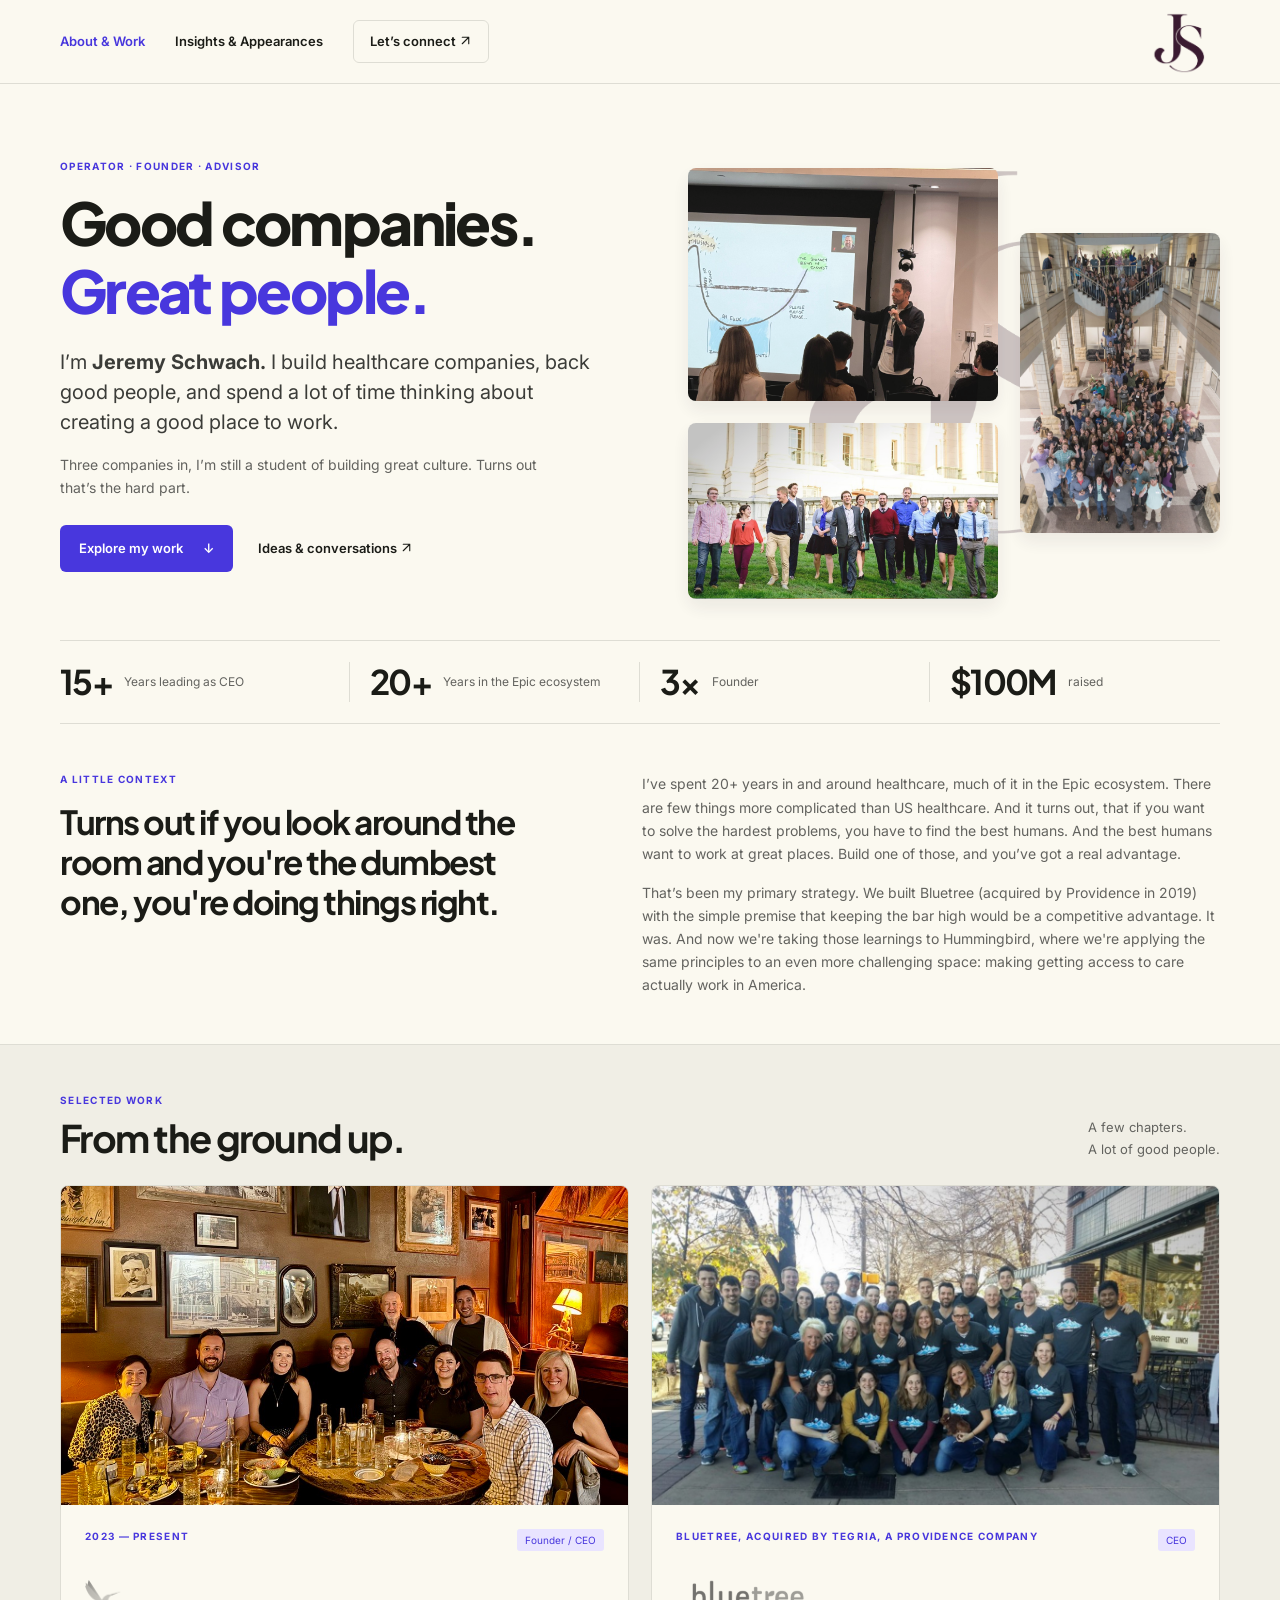
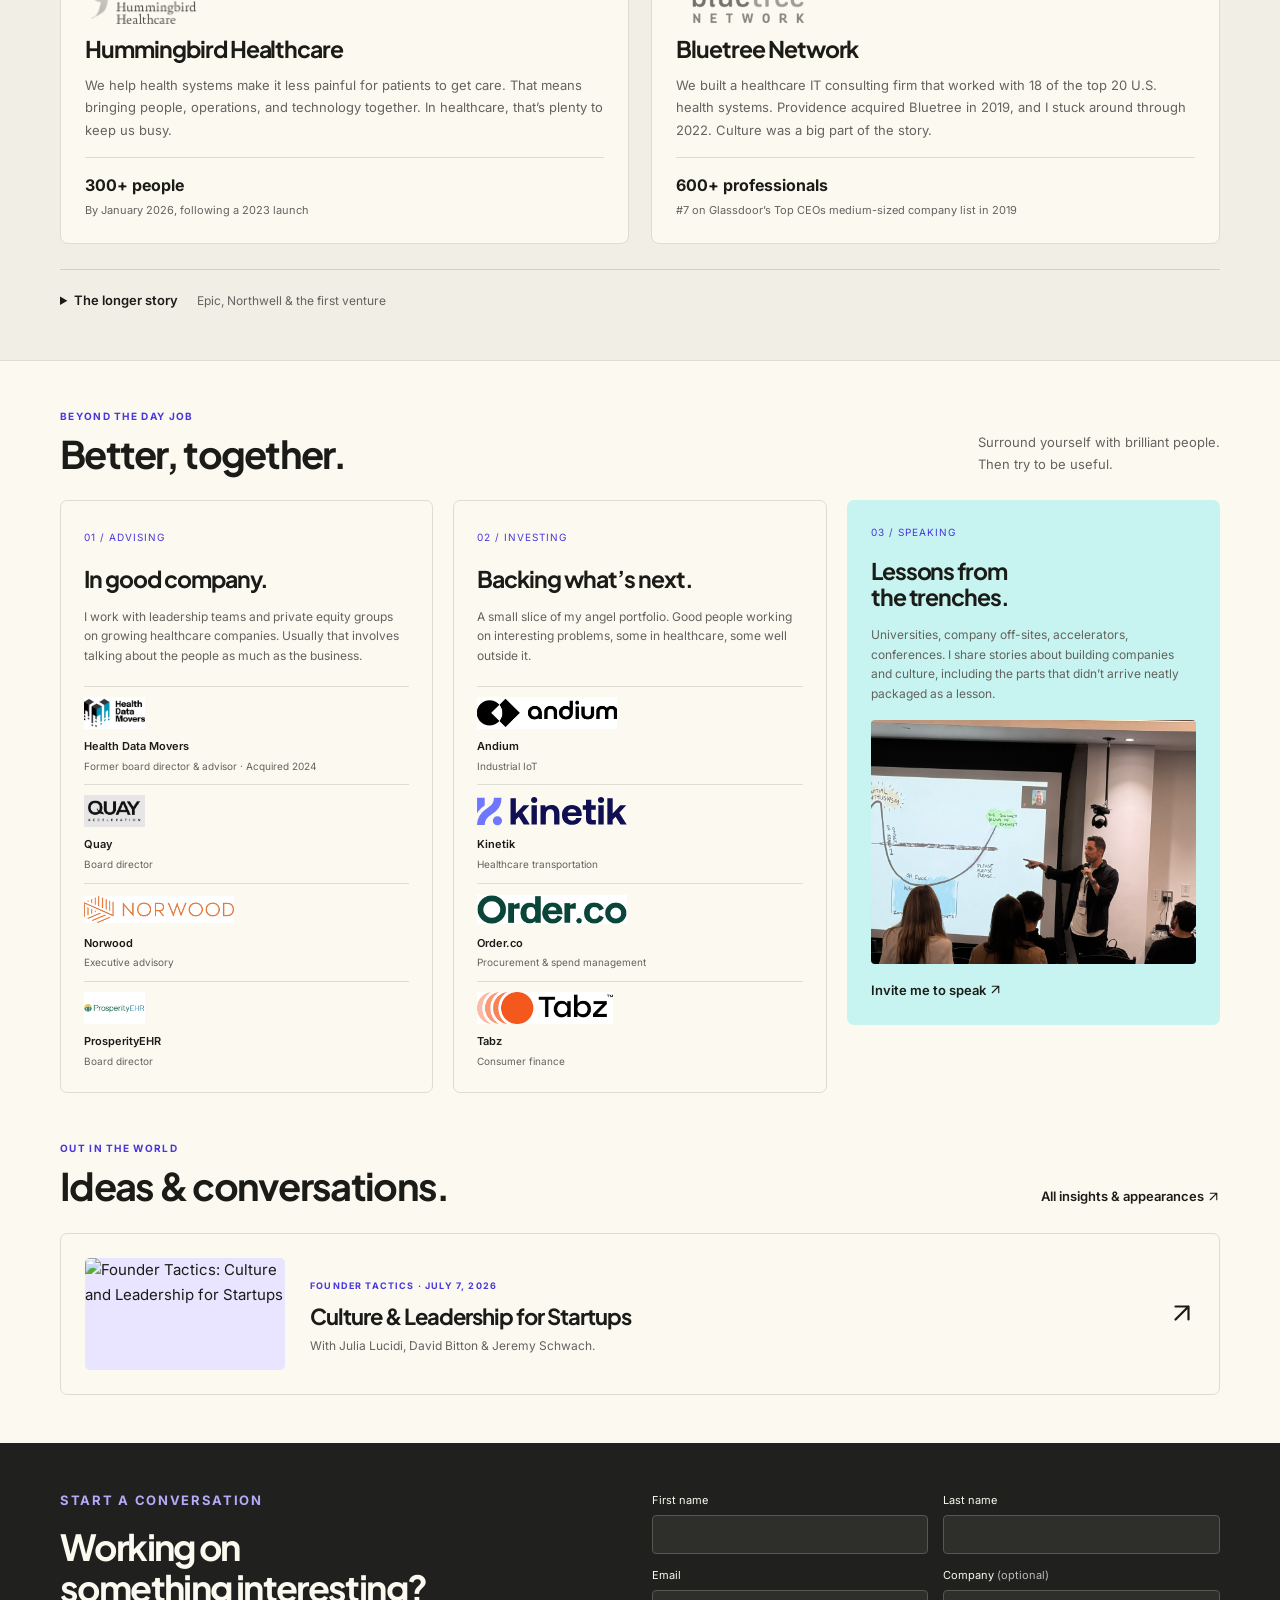
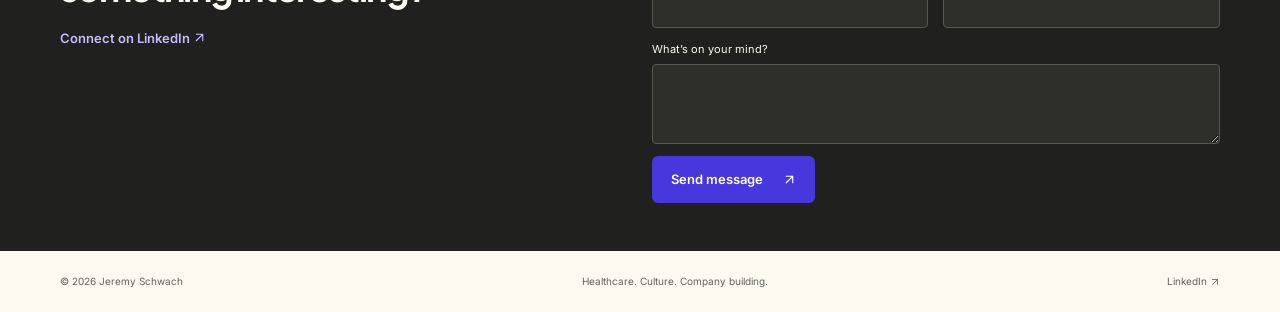
==== index.html @ 49be83f2 "Use smaller monochrome company logos and standalone Bluetree brand" ====
<!doctype html>
<html lang="en">
<head>
<meta charset="utf-8">
<meta name="viewport" content="width=device-width, initial-scale=1">
<title>Jeremy Schwach | Healthcare, Culture & Company Building</title>
<meta name="description" content="Healthcare executive, founder and student of organizational culture. Explore Jeremy Schwach’s work, insights and appearances.">
<link rel="icon" href="favicon.ico">
<link rel="preconnect" href="https://fonts.googleapis.com">
<link rel="preconnect" href="https://fonts.gstatic.com" crossorigin>
<link href="https://fonts.googleapis.com/css2?family=Plus+Jakarta+Sans:wght@400;500;600;700;800&family=Inter:wght@400;500;600;700&display=swap" rel="stylesheet">
<link rel="stylesheet" href="assets/styles.css">
<script src="assets/site.js" defer>
</script>
<style>
.hero { grid-template-columns:1.1fr 1fr; gap:42px; }
.hero-collage { position:relative; margin:0; padding:40px 0 5px; isolation:isolate; }
.collage-monogram { position:absolute; z-index:-1; width:92%; height:95%; object-fit:contain; top:-12px; left:10%; opacity:.23; pointer-events:none; }
.collage-grid { display:grid; grid-template-columns:1.55fr 1fr; grid-template-rows:auto auto; gap:22px; align-items:center; }
.collage-grid img { position:relative; z-index:1; opacity:.92; width:100%; height:auto; display:block; border-radius:8px; box-shadow:0 8px 20px #24182c16; }
.collage-speaker { grid-column:1; grid-row:1; }
.collage-lawn { grid-column:1; grid-row:2; }
.collage-stairs { grid-column:2; grid-row:1 / span 2; }
.hero-collage figcaption { font-size:10px; color:var(--muted); letter-spacing:.06em; margin-top:13px; }
@media(max-width:700px) { .hero { grid-template-columns:1fr; gap:20px; }.hero-collage { padding-top:10px; }.collage-grid { grid-template-columns:1.5fr 1fr; gap:18px; }.collage-speaker { grid-column:1 / -1; }.collage-lawn { grid-column:1; grid-row:2; }.collage-stairs { grid-column:2; grid-row:2; }.collage-monogram { top:0; } }
</style></head>
<body>
<a class="skip" href="#main">Skip to content</a>
<header class="header">
<nav class="wrap nav" aria-label="Main navigation">
<a class="wordmark" href="index.html" aria-label="Jeremy Schwach — home"><img class="brand-monogram" src="images/JS-classic.png" alt="JS monogram" width="60" height="51"></a>
<div class="nav-links">
<a aria-current="page" href="index.html">About &amp; Work</a>
<a  href="insights.html">Insights &amp; Appearances</a>
<a class="nav-contact" href="index.html#contact">Let’s connect <span aria-hidden="true"><svg class="arrow-icon" aria-hidden="true" viewBox="0 0 20 20" fill="none"><path d="M5 15 15 5M5 5h10v10" stroke="currentColor" stroke-width="1.7" stroke-linecap="round" stroke-linejoin="round"/></svg></span>
</a>
</div>
</nav>
</header>
<main id="main">
<section class="wrap hero">
<div class="hero-copy">
<p class="eyebrow">Operator · Founder · Advisor</p>
<h1>Good companies.<br>
<span>Great people.</span>
</h1>
<p class="hero-sub">I’m <strong>Jeremy Schwach.</strong> I build healthcare companies, back good people, and spend a lot of time thinking about creating a good place to work.</p>
<p class="hero-note">Three companies in, I’m still a student of building great culture. Turns out that’s the hard part.</p>
<div class="hero-actions">
<a class="button" href="#work">Explore my work <span aria-hidden="true">↓</span>
</a>
<a class="text-link" href="insights.html">Ideas &amp; conversations <svg class="arrow-icon" aria-hidden="true" viewBox="0 0 20 20" fill="none"><path d="M5 15 15 5M5 5h10v10" stroke="currentColor" stroke-width="1.7" stroke-linecap="round" stroke-linejoin="round"/></svg></a>
</div>
</div>
<figure class="hero-collage">
<img class="collage-monogram" src="images/JS-classic.png" alt="" aria-hidden="true">
<div class="collage-grid">
<img class="collage-speaker" src="images/AI Conf.JPG" alt="Jeremy speaking to an audience" width="1824" height="1368" fetchpriority="high">
<img class="collage-lawn" src="images/Team-on-lawn.png" alt="Company teammates walking together on a lawn" width="1195" height="678">
<img class="collage-stairs" src="images/Team-on-staircase.png" alt="Company teammates gathered on a staircase" width="999" height="1499">
</div>

</figure>
</section>
<div class="wrap stats" aria-label="Experience at a glance">
<div>
<strong>15+</strong>
<span>Years leading as CEO</span>
</div>
<div>
<strong>20+</strong>
<span>Years in the Epic ecosystem</span>
</div>
<div>
<strong>3×</strong>
<span>Founder</span>
</div>
<div>
<strong>$100M</strong>
<span>raised</span>
</div>
</div>
<section class="wrap section about" id="about">
<div>
<p class="eyebrow">A little context</p>
<h2>Turns out if you look around the room and you're the dumbest one, you're doing things right.</h2>
</div>
<div class="about-copy">
<p>I’ve spent 20+ years in and around healthcare, much of it in the Epic ecosystem. There are few things more complicated than US healthcare. And it turns out, that if you want to solve the hardest problems, you have to find the best humans. And the best humans want to work at great places. Build one of those, and you’ve got a real advantage.</p>
<p>That’s been my primary strategy. We built Bluetree (acquired by Providence in 2019) with the simple premise that keeping the bar high would be a competitive advantage. It was. And now we're taking those learnings to Hummingbird, where we're applying the same principles to an even more challenging space: making getting access to care actually work in America.</p>
</div>
</section>
<section class="section work-section" id="work">
<div class="wrap">
<div class="section-heading">
<div>
<p class="eyebrow">Selected work</p>
<h2>From the ground up.</h2>
</div>
<p>A few chapters.<br>A lot of good people.</p>
</div>
<div class="work-grid">
<article class="work-card">
<img src="images/Weary Traveller 2.jpeg" alt="The Hummingbird Healthcare team together" loading="lazy">
<div class="work-body">
<div class="card-top">
<span class="eyebrow">2023 — Present</span>
<span class="tag">Founder / CEO</span>
</div>
<h3><a href="https://hummingbird.healthcare/" target="_blank" rel="noopener noreferrer"><img class="work-brand-logo" src="images/Hummingbird-logo.png" alt="" aria-hidden="true" width="150" height="44">Hummingbird Healthcare</a></h3>
<p>We help health systems make it less painful for patients to get care. That means bringing people, operations, and technology together. In healthcare, that’s plenty to keep us busy.</p>
<div class="work-proof">
<strong>300+ people</strong>
<span>By January 2026, following a 2023 launch</span>
</div>
</div>
</article>
<article class="work-card">
<img class="bluetree-photo" src="images/Bluetree-team-outdoors.png" alt="The Bluetree team together outdoors in matching shirts" width="1208" height="676" loading="lazy">
<div class="work-body">
<div class="card-top">
<span class="eyebrow">Bluetree, acquired by Tegria, a Providence company</span>
<span class="tag">CEO</span>
</div>
<h3><a href="https://www.tegria.com/" target="_blank" rel="noopener noreferrer"><img class="work-brand-logo work-brand-logo-bluetree" src="images/Bluetree-logo.gif" alt="" aria-hidden="true" width="150" height="44">Bluetree Network</a></h3>
<p>We built a healthcare IT consulting firm that worked with 18 of the top 20 U.S. health systems. Providence acquired Bluetree in 2019, and I stuck around through 2022. Culture was a big part of the story.</p>
<div class="work-proof">
<strong>600+ professionals</strong>
<span>#7 on Glassdoor’s Top CEOs medium-sized company list in 2019</span>
</div>
</div>
</article>
</div>
<details class="career" open>
<summary>The longer story <span>Epic, Northwell &amp; the first venture</span>
</summary>
<div class="timeline">
<article>
<span class="timeline-date">2001</span>
<img class="career-photo career-photo-madbus" src="images/Mad-Bus.jpeg" alt="Jeremy in front of the original Mad-Bus" loading="lazy">
<h3>Mad-Bus</h3>
<p>Getting home to Minnesota from UW–Madison was a pain, so I started a bus company from my dorm room. A fairly literal solution to a transportation problem. Mad-Bus ran for almost a decade.</p>
</article>
<article>
<span class="timeline-date">2005–2011</span>
<img class="career-photo" src="images/Epic-campus.jpg" alt="The Epic campus" loading="lazy">
<h3>Epic</h3>
<p>Leading complex implementations for major academic medical centers.</p>
</article>
<article>
<span class="timeline-date">2011</span>
<img class="career-photo career-photo-northwell" src="images/Northwell-nyc.jpg" alt="Jeremy with a bicycle in New York City" loading="lazy">
<h3>Northwell</h3>
<p>Advising on enterprise health system modernization.</p>
</article>
</div>
</details>
</div>
</section>
<section class="wrap section" id="advising">
<div class="section-heading">
<div>
<p class="eyebrow">Beyond the day job</p>
<h2>Better, together.</h2>
</div>
<p>Surround yourself with brilliant people.<br>Then try to be useful.</p>
</div>
<div class="beyond-grid">
<article class="beyond-card">
<span class="card-number">01 / Advising</span>
<h3>In good company.</h3>
<p>I work with leadership teams and private equity groups on growing healthcare companies. Usually that involves talking about the people as much as the business.</p>
<ul class="company-list">
<li>
<a class="company-brand" href="https://www.healthdatamovers.com/" target="_blank" rel="noopener noreferrer"><img class="company-logo" src="images/HDM.jpg" alt="Health Data Movers" loading="lazy"><span class="brand-name">Health Data Movers</span></a>
<span>Former board director &amp; advisor · Acquired 2024</span>
</li>
<li>
<a class="company-brand" href="https://www.quay.co/" target="_blank" rel="noopener noreferrer"><img class="company-logo" src="images/Quay.jpg" alt="Quay" loading="lazy"><span class="brand-name">Quay</span></a>
<span>Board director</span>
</li>
<li>
<a class="company-brand" href="https://www.norwood.com/" target="_blank" rel="noopener noreferrer"><img class="company-logo" src="images/Norwood.png" alt="Norwood" loading="lazy"><span class="brand-name">Norwood</span></a>
<span>Executive advisory</span>
</li>
<li>
<a class="company-brand" href="https://www.prosperityehr.com/" target="_blank" rel="noopener noreferrer"><img class="company-logo" src="images/ProsperityEHR_Logo.jpg" alt="ProsperityEHR" loading="lazy"><span class="brand-name">ProsperityEHR</span></a>
<span>Board director</span>
</li>
</ul>
</article>
<article class="beyond-card">
<span class="card-number">02 / Investing</span>
<h3>Backing what’s next.</h3>
<p>A small slice of my angel portfolio. Good people working on interesting problems, some in healthcare, some well outside it.</p>
<ul class="company-list">
<li>
<a class="company-brand" href="https://andium.com" target="_blank" rel="noopener noreferrer"><span class="andium-logo-window"><img class="company-logo company-logo-andium" src="images/Andium logo.png" alt="Andium" loading="lazy"></span><span class="brand-name">Andium</span></a>
<span>Industrial IoT</span>
</li>
<li>
<a class="company-brand" href="https://kinetik.care" target="_blank" rel="noopener noreferrer"><img class="company-logo" src="images/Kinetik-current.svg" alt="Kinetik" loading="lazy"><span class="brand-name">Kinetik</span></a>
<span>Healthcare transportation</span>
</li>
<li>
<a class="company-brand" href="https://order.co" target="_blank" rel="noopener noreferrer"><img class="company-logo" src="images/Order.co.png" alt="Order.co" loading="lazy"><span class="brand-name">Order.co</span></a>
<span>Procurement &amp; spend management</span>
</li>
<li>
<a class="company-brand" href="https://runontabz.com" target="_blank" rel="noopener noreferrer"><img class="company-logo" src="images/Tabz logo.png" alt="Tabz" loading="lazy"><span class="brand-name">Tabz</span></a>
<span>Consumer finance</span>
</li>
</ul>
</article>
<article class="beyond-card speaking-card">
<span class="card-number">03 / Speaking</span>
<h3>Lessons from<br>the trenches.</h3>
<p>Universities, company off-sites, accelerators, conferences. I share stories about building companies and culture, including the parts that didn’t arrive neatly packaged as a lesson.</p>
<img src="images/AI Conf.JPG" alt="Jeremy speaking at a conference" loading="lazy">
<a class="text-link" href="#contact">Invite me to speak <svg class="arrow-icon" aria-hidden="true" viewBox="0 0 20 20" fill="none"><path d="M5 15 15 5M5 5h10v10" stroke="currentColor" stroke-width="1.7" stroke-linecap="round" stroke-linejoin="round"/></svg></a>
</article>
</div>
</section>
<section class="wrap section latest">
<div class="section-heading">
<div>
<p class="eyebrow">Out in the world</p>
<h2>Ideas &amp; conversations.</h2>
</div>
<a class="text-link" href="insights.html">All insights &amp; appearances <svg class="arrow-icon" aria-hidden="true" viewBox="0 0 20 20" fill="none"><path d="M5 15 15 5M5 5h10v10" stroke="currentColor" stroke-width="1.7" stroke-linecap="round" stroke-linejoin="round"/></svg></a>
</div>
<a class="featured-strip" href="https://open.spotify.com/episode/32HUI6a7yC9SVoH9n6CwzM" target="_blank" rel="noopener noreferrer">
<img class="featured-thumbnail" src="https://www.davidmbitton.com/images/cms/culture-leadership-startups.webp" alt="Founder Tactics: Culture and Leadership for Startups" loading="lazy">
<div>
<span class="eyebrow">Founder Tactics · July 7, 2026</span>
<h3>Culture &amp; Leadership for Startups</h3>
<p>With Julia Lucidi, David Bitton &amp; Jeremy Schwach.</p>
</div>
<span class="strip-arrow" aria-hidden="true"><svg class="arrow-icon" aria-hidden="true" viewBox="0 0 20 20" fill="none"><path d="M5 15 15 5M5 5h10v10" stroke="currentColor" stroke-width="1.7" stroke-linecap="round" stroke-linejoin="round"/></svg></span>
</a>
</section>
<section class="contact section" id="contact">
<div class="wrap contact-grid">
<div>
<p class="eyebrow">Start a conversation</p>
<h2>Working on<br>something interesting?</h2>

<a class="text-link" href="https://linkedin.com/in/jeremy-schwach" target="_blank" rel="noopener noreferrer">Connect on LinkedIn <svg class="arrow-icon" aria-hidden="true" viewBox="0 0 20 20" fill="none"><path d="M5 15 15 5M5 5h10v10" stroke="currentColor" stroke-width="1.7" stroke-linecap="round" stroke-linejoin="round"/></svg></a>
</div>
<form name="contact" id="contact-form" method="POST" data-netlify="true" netlify-honeypot="bot-field">
<input type="hidden" name="form-name" value="contact">
<p hidden>
<label>Leave this empty<input name="bot-field" tabindex="-1" autocomplete="off">
</label>
</p>
<div class="form-row">
<label>First name<input name="first-name" autocomplete="given-name" required>
</label>
<label>Last name<input name="last-name" autocomplete="family-name" required>
</label>
</div>
<div class="form-row">
<label>Email<input type="email" name="email" autocomplete="email" required>
</label>
<label>Company <span>(optional)</span>
<input name="company" autocomplete="organization">
</label>
</div>
<label>What’s on your mind?<textarea name="message" rows="3" required>
</textarea>
</label>
<div class="form-bottom">
<button class="button" type="submit">Send message <svg class="arrow-icon" aria-hidden="true" viewBox="0 0 20 20" fill="none"><path d="M5 15 15 5M5 5h10v10" stroke="currentColor" stroke-width="1.7" stroke-linecap="round" stroke-linejoin="round"/></svg></button>
<p id="form-status" role="status" aria-live="polite">
</p>
</div>
</form>
</div>
</section>
</main>
<footer class="wrap footer">
<span>© 2026 Jeremy Schwach</span>
<span>Healthcare. Culture. Company building.</span>
<a href="https://linkedin.com/in/jeremy-schwach" target="_blank" rel="noopener noreferrer">LinkedIn <svg class="arrow-icon" aria-hidden="true" viewBox="0 0 20 20" fill="none"><path d="M5 15 15 5M5 5h10v10" stroke="currentColor" stroke-width="1.7" stroke-linecap="round" stroke-linejoin="round"/></svg></a>
</footer>
</body>
</html>
---- assets/styles.css ----
:root {
  --bg:#fbf9f0;
  --ink:#1b1c17;
  --muted:#63635f;
  --purple:#4837dd;
  --line:#deddd4;
  --soft:#f0eee5;
  --white:#fff;
  --cyan:#c7f4f0
}
* {
  box-sizing:border-box
}
html {
  scroll-behavior:smooth;
  scroll-padding-top:100px
}
body {
  margin:0;
  background:var(--bg);
  color:var(--ink);
  font:15px/1.65 Inter,Arial,sans-serif
}
h1,h2,h3,.wordmark {
  font-family:'Plus Jakarta Sans',Arial,sans-serif;
  line-height:1.15;
  letter-spacing:-.045em;
  margin:0
}
h1 {
  font-size:clamp(42px,4.6vw,65px);
  font-weight:800
}
h2 {
  font-size:clamp(29px,3vw,38px);
  font-weight:700
}
h3 {
  font-size:23px
}
p {
  margin:0 0 16px
}
a {
  color:inherit;
  text-decoration:none
}
button,input,textarea {
  font:inherit
}
button,a,input,textarea,summary {
  -webkit-tap-highlight-color:transparent
}
a:hover {
  color:var(--purple)
}
:focus-visible {
  outline:3px solid #6855f6;
  outline-offset:5px
}
button {
  cursor:pointer
}
img {
  max-width:100%;
  display:block
}
figure {
  margin:0
}
[hidden] {
  display:none!important
}
.wrap {
  width:min(1160px,calc(100% - 80px));
  margin-inline:auto
}
.header {
  position:sticky;
  top:0;
  background:rgba(251,249,240,.96);
  border-bottom:1px solid var(--line);
  z-index:20;
  backdrop-filter:blur(14px)
}
.nav {
  display:flex;
  align-items:center;
  justify-content:space-between;
  min-height:83px;
  gap:20px
}
.wordmark {
  font-size:21px;
  font-weight:800;
  white-space:nowrap
}
.wordmark span {
  color:var(--purple)
}
.nav-links {
  display:flex;
  gap:30px;
  align-items:center;
  font-size:13px;
  font-weight:600
}
.nav-links a {
  padding:10px 0
}
.nav-links [aria-current] {
  color:var(--purple)
}
.nav-links .nav-contact {
  border:1px solid var(--line);
  padding:10px 16px;
  border-radius:6px
}
.eyebrow {
  text-transform:uppercase;
  letter-spacing:.13em;
  font-size:10px;
  line-height:1.5;
  font-weight:700;
  color:var(--purple);
  margin-bottom:15px
}
.hero {
  display:grid;
  grid-template-columns:1.45fr 1fr;
  gap:68px;
  align-items:center;
  padding-top:44px;
  padding-bottom:36px
}
.hero h1 span,.media-intro h1 span {
  color:var(--purple)
}
.hero-sub {
  font-size:20px;
  line-height:1.5;
  max-width:530px;
  margin-top:22px;
  color:#3b3c38
}
.hero-note {
  max-width:480px;
  color:var(--muted);
  font-size:14px
}
.hero-actions {
  display:flex;
  align-items:center;
  gap:25px;
  margin-top:26px
}
.button {
  display:inline-flex;
  align-items:center;
  justify-content:center;
  gap:20px;
  background:var(--purple);
  color:#fff;
  border:0;
  border-radius:6px;
  padding:13px 19px;
  font-size:13px;
  font-weight:600;
  white-space:nowrap;
  min-height:46px
}
.button:hover {
  background:#3726bf;
  color:#fff
}
.button:disabled {
  opacity:.6;
  cursor:wait
}
.text-link {
  font-size:13px;
  font-weight:600
}
.portrait {
  position:relative
}
.portrait img {
  width:100%;
  height:395px;
  object-fit:cover;
  object-position:center 36%;
  border-radius:8px
}
.portrait figcaption {
  font-size:10px;
  letter-spacing:.06em;
  color:var(--muted);
  padding-top:9px
}
.stats {
  display:grid;
  grid-template-columns:repeat(3,1fr);
  border-block:1px solid var(--line);
  padding-block:21px
}
.stats div {
  display:flex;
  align-items:center;
  gap:15px;
  padding-inline:30px;
  border-right:1px solid var(--line)
}
.stats div:first-child {
  padding-left:0
}
.stats div:last-child {
  border:0
}
.stats strong {
  font-family:'Plus Jakarta Sans',Arial,sans-serif;
  font-size:34px;
  letter-spacing:-.05em;
  line-height:1.2
}
.stats span {
  font-size:12px;
  color:var(--muted)
}
.section {
  padding-block:48px
}
.about {
  display:grid;
  grid-template-columns:1fr 1.15fr;
  gap:80px
}
.about-copy {
  font-size:14px;
  color:var(--muted)
}
.about-copy p:last-child {
  margin-bottom:0
}
.work-section {
  background:var(--soft);
  border-block:1px solid var(--line)
}
.section-heading {
  display:flex;
  justify-content:space-between;
  align-items:end;
  gap:30px;
  margin-bottom:25px
}
.section-heading p:not(.eyebrow) {
  font-size:13px;
  color:var(--muted);
  margin:0
}
.section-heading .eyebrow {
  margin-bottom:8px
}
.work-grid {
  display:grid;
  grid-template-columns:1fr 1fr;
  gap:22px
}
.work-card {
  background:var(--bg);
  border:1px solid var(--line);
  border-radius:8px;
  overflow:hidden
}
.work-card>img {
  width:100%;
  height:205px;
  object-fit:cover
}
.work-body {
  padding:24px
}
.card-top {
  display:flex;
  align-items:center;
  justify-content:space-between;
  gap:12px;
  font-size:10px;
  color:var(--muted)
}
.card-top .eyebrow {
  margin:0
}
.tag {
  background:#e9e4ff;
  color:var(--purple);
  padding:3px 8px;
  border-radius:3px;
  font-size:10px;
  white-space:nowrap
}
.work-body h3 {
  margin:15px 0 12px
}
.work-body p {
  font-size:13px;
  color:var(--muted);
  line-height:1.7
}
.work-proof {
  border-top:1px solid var(--line);
  padding-top:14px;
  display:flex;
  flex-direction:column;
  gap:3px
}
.work-proof strong {
  font-size:16px
}
.work-proof span {
  font-size:11px;
  color:var(--muted)
}
.career {
  border-top:1px solid #d3d1c7;
  margin-top:25px;
  padding-top:20px
}
.career summary {
  cursor:pointer;
  font-weight:600;
  font-size:13px
}
.career summary span {
  margin-left:16px;
  font-weight:400;
  color:var(--muted);
  font-size:12px
}
.timeline {
  display:grid;
  grid-template-columns:1fr 1fr 1.4fr;
  gap:30px;
  padding-top:25px
}
.timeline span {
  color:var(--purple);
  font-size:11px
}
.timeline h3 {
  font-size:18px;
  margin:7px 0
}
.timeline p {
  font-size:12px;
  color:var(--muted);
  margin:0
}
.beyond-grid {
  display:grid;
  grid-template-columns:repeat(3,1fr);
  gap:20px
}
.beyond-card {
  border:1px solid var(--line);
  border-radius:7px;
  padding:23px
}
.card-number {
  font-size:10px;
  text-transform:uppercase;
  letter-spacing:.1em;
  color:var(--purple)
}
.beyond-card h3 {
  margin:17px 0 14px
}
.beyond-card p {
  font-size:12px;
  color:var(--muted)
}
.company-list {
  list-style:none;
  margin:20px 0 0;
  padding:0
}
.company-list li {
  border-top:1px solid var(--line);
  padding:10px 0;
  display:flex;
  flex-direction:column;
  gap:2px
}
.company-list li:last-child {
  padding-bottom:0
}
.company-list a {
  font-size:12px;
  font-weight:600
}
.company-list span {
  font-size:10px;
  color:var(--muted)
}
.speaking-card {
  background:var(--cyan);
  border-color:transparent;
  display:flex;
  flex-direction:column
}
.speaking-card img {
  height:115px;
  width:100%;
  object-fit:cover;
  border-radius:4px;
  margin:0 0 16px
}
.speaking-card .text-link {
  margin-top:auto
}
.latest {
  padding-top:0
}
.featured-strip {
  display:flex;
  align-items:center;
  gap:25px;
  border:1px solid var(--line);
  border-radius:7px;
  padding:24px
}
.featured-strip:hover {
  border-color:var(--purple)
}
.play {
  background:#e9e4ff;
  color:var(--purple);
  height:68px;
  width:68px;
  display:grid;
  place-items:center;
  border-radius:50%;
  flex-shrink:0;
  font-size:19px
}
.featured-strip .eyebrow {
  font-size:9px
}
.featured-strip h3 {
  font-size:22px;
  margin:7px 0
}
.featured-strip p {
  color:var(--muted);
  font-size:12px;
  margin:0
}
.strip-arrow {
  font-size:26px;
  margin-left:auto
}
.contact {
  background:#20211e;
  color:var(--bg)
}
.contact-grid {
  display:grid;
  grid-template-columns:1fr 1.1fr;
  gap:75px
}
.contact .eyebrow {
  color:#b4aafa
}
.contact h2 {
  font-size:36px;
  margin-bottom:17px
}
.contact p {
  max-width:380px;
  font-size:13px;
  color:#c0c1bb
}
.contact .text-link {
  color:#c5bcff
}
.form-row {
  display:grid;
  grid-template-columns:1fr 1fr;
  gap:15px
}
form label {
  font-size:11px;
  display:block;
  margin-bottom:12px
}
form label span {
  color:#bbb
}
form input,form textarea {
  display:block;
  width:100%;
  background:#2e2f2a;
  border:1px solid #565750;
  border-radius:4px;
  color:#fff;
  padding:9px 11px;
  margin-top:6px;
  resize:vertical
}
form textarea {
  min-height:80px
}
.form-bottom {
  display:flex;
  align-items:center;
  gap:16px
}
.form-bottom p {
  font-size:11px;
  margin:0;
  line-height:1.5
}
.footer {
  display:flex;
  justify-content:space-between;
  gap:20px;
  padding-block:22px;
  font-size:10px;
  color:var(--muted)
}
.media-intro {
  padding-block:49px 34px
}
.media-intro h1 {
  font-size:61px
}
.media-intro>p:last-child {
  color:var(--muted);
  margin:20px 0 0;
  font-size:15px
}
.media-section {
  padding-bottom:45px
}
.filter-bar {
  display:flex;
  align-items:center;
  justify-content:space-between;
  gap:20px;
  border-block:1px solid var(--line);
  padding-block:17px
}
.filters {
  display:flex;
  gap:6px;
  flex-wrap:wrap
}
.filters button {
  background:transparent;
  border:1px solid transparent;
  border-radius:5px;
  padding:9px 14px;
  min-height:40px;
  font-size:12px;
  color:var(--muted)
}
.filters button:hover {
  background:var(--soft)
}
.filters button[aria-pressed=true] {
  background:var(--ink);
  color:var(--bg)
}
.search-label input {
  background:transparent;
  border:1px solid var(--line);
  border-radius:5px;
  padding:10px 12px;
  width:215px;
  font-size:12px
}
.result-count {
  font-size:11px;
  color:var(--muted);
  margin:18px 0
}
.media-grid {
  display:grid;
  grid-template-columns:repeat(3,1fr);
  gap:20px
}
.media-card {
  border:1px solid var(--line);
  border-radius:7px;
  background:#fffdf7;
  padding:24px;
  display:flex;
  flex-direction:column;
  min-height:340px
}
.media-card:first-child {
  background:#e9e4ff;
  border-color:#d7cff5
}
.type-label {
  color:var(--purple);
  font-weight:700
}
.media-symbol {
  font-size:28px;
  line-height:1;
  color:var(--purple);
  font-weight:700;
  margin:28px 0 20px
}
.media-card h2 {
  font-size:22px;
  line-height:1.3;
  letter-spacing:-.035em;
  margin-bottom:14px
}
.media-card p {
  font-size:12px;
  color:var(--muted);
  margin-bottom:24px
}
.media-bottom {
  display:flex;
  justify-content:space-between;
  align-items:center;
  border-top:1px solid #d5d0df;
  padding-top:14px;
  margin-top:auto;
  font-size:10px;
  color:var(--muted)
}
.empty-state {
  text-align:center;
  padding:60px 20px;
  border:1px dashed var(--line);
  border-radius:8px
}
.empty-state h2 {
  font-size:26px;
  margin-bottom:12px
}
.empty-state p {
  color:var(--muted);
  font-size:14px
}
.media-cta {
  border-top:1px solid var(--line);
  padding-block:32px;
  display:flex;
  align-items:center;
  justify-content:space-between;
  gap:20px
}
.media-cta h2 {
  font-size:26px
}
.media-cta .eyebrow {
  margin-bottom:8px
}
.skip {
  position:fixed;
  left:12px;
  top:-100px;
  background:var(--purple);
  color:#fff;
  padding:12px;
  z-index:100
}
.skip:focus {
  top:12px
}
.sr-only {
  position:absolute;
  width:1px;
  height:1px;
  padding:0;
  margin:-1px;
  overflow:hidden;
  clip:rect(0,0,0,0);
  white-space:nowrap;
  border:0
}
@media(min-width:1450px) {
  .hero {
  gap:90px
}
.portrait img {
  height:420px
}

}
@media(max-width:1000px) {
  .wrap {
  width:calc(100% - 48px)
}
.hero {
  gap:35px
}
.hero h1 {
  font-size:47px
}
.nav-links {
  gap:18px
}
.portrait img {
  height:360px
}
.hero-actions {
  gap:15px;
  flex-wrap:wrap
}
.about {
  gap:35px
}
.beyond-card {
  padding:18px
}
.contact-grid {
  gap:35px
}
.media-grid {
  grid-template-columns:repeat(2,1fr)
}
.stats div {
  padding-inline:15px
}

}
@media(max-width:700px) {
  html {
  scroll-padding-top:110px
}
.wrap {
  width:calc(100% - 36px)
}
.nav {
  min-height:94px;
  flex-wrap:wrap;
  gap:0;
  padding-block:13px
}
.wordmark {
  font-size:20px
}
.nav-links {
  width:100%;
  gap:22px;
  font-size:11px;
  justify-content:space-between
}
.nav-links a {
  padding:7px 0 0
}
.nav-links .nav-contact {
  padding:7px 0 0;
  border:0;
  font-size:11px
}
.hero {
  grid-template-columns:1fr;
  gap:26px;
  padding-block:29px
}
.hero h1 {
  font-size:42px
}
.eyebrow {
  font-size:9px;
  margin-bottom:13px
}
.hero-sub {
  font-size:18px;
  margin-top:18px
}
.hero-note {
  font-size:13px;
  margin-bottom:0
}
.hero-actions {
  margin-top:21px;
  gap:18px
}
.hero-actions .text-link {
  font-size:12px
}
.portrait img {
  height:310px;
  object-position:center 34%
}
.portrait figcaption {
  font-size:9px
}
.stats {
  padding-block:18px
}
.stats div {
  flex-direction:column;
  align-items:start;
  gap:5px;
  padding-inline:12px
}
.stats strong {
  font-size:29px
}
.stats span {
  font-size:10px;
  line-height:1.45
}
.section {
  padding-block:32px
}
.about {
  grid-template-columns:1fr;
  gap:19px
}
.about h2 {
  font-size:28px
}
.about-copy {
  font-size:13px
}
.section-heading {
  display:block;
  margin-bottom:20px
}
.section-heading>p {
  margin-top:13px!important
}
.section-heading>.text-link {
  display:inline-block;
  margin-top:15px
}
.work-grid,.beyond-grid {
  grid-template-columns:1fr
}
.work-card>img {
  height:190px
}
.work-body {
  padding:20px
}
.work-body h3 {
  font-size:22px
}
.career summary span {
  display:block;
  margin-left:16px;
  margin-top:5px
}
.timeline {
  grid-template-columns:1fr;
  gap:19px
}
.beyond-card {
  padding:22px
}
.beyond-card p {
  font-size:13px
}
.speaking-card img {
  height:185px
}
.company-list li {
  flex-direction:row;
  justify-content:space-between;
  gap:10px
}
.company-list span {
  text-align:right
}
.latest {
  padding-top:0
}
.featured-strip {
  padding:20px;
  gap:15px
}
.play {
  width:43px;
  height:43px;
  font-size:14px
}
.featured-strip h3 {
  font-size:18px
}
.strip-arrow {
  display:none
}
.contact-grid {
  grid-template-columns:1fr;
  gap:26px
}
.contact h2 {
  font-size:31px
}
.footer {
  flex-wrap:wrap;
  gap:8px;
  font-size:10px
}
.footer>span:nth-child(2) {
  display:none
}
.footer a {
  margin-left:auto
}
.media-intro {
  padding-block:31px 25px
}
.media-intro h1 {
  font-size:45px
}
.media-intro>p:last-child {
  font-size:13px
}
.media-intro br:last-child {
  display:none
}
.filter-bar {
  flex-direction:column;
  align-items:stretch;
  gap:13px
}
.filters {
  gap:3px;
  justify-content:space-between
}
.filters button {
  padding:7px 9px;
  font-size:11px
}
.search-label input {
  width:100%
}
.media-grid {
  grid-template-columns:1fr
}
.media-card {
  min-height:290px;
  padding:22px
}
.media-symbol {
  margin:22px 0 17px
}
.media-card h2 {
  font-size:23px
}
.media-cta {
  align-items:start;
  flex-direction:column
}
.media-cta h2 {
  font-size:25px
}
.media-section {
  padding-bottom:30px
}

}
@media(prefers-reduced-motion:reduce) {
  html {
  scroll-behavior:auto
}

}

/* Keep the compact navigation and large headings usable on narrow phones. */
@media (max-width: 380px) {
  .nav-links { gap: 10px; font-size: 10px; }
  .nav-links .nav-contact { font-size: 10px; }
  .hero h1 { font-size: 35px; }
  .media-intro h1 { font-size: 39px; }
  .hero-actions { gap: 12px; }
}
@media (max-width: 700px) {
  form input, form textarea, .search-label input { font-size: 16px; }
}
.arrow-icon { width: 1em; height: 1em; display: inline-block; vertical-align: -0.12em; flex-shrink: 0; }
.play:empty::before { content: ''; width: 0; height: 0; border-top: 8px solid transparent; border-bottom: 8px solid transparent; border-left: 12px solid currentColor; margin-left: 3px; }
.career-photo { width:100%; height:190px; object-fit:cover; border-radius:6px; margin-bottom:16px; }
.career-photo-northwell { object-position:50% 58%; }
.career-photo-madbus { object-position:50% 28%; }
.timeline { grid-template-columns:repeat(3,1fr); }
.work-body .card-top { align-items:flex-start; }
.work-body .card-top .eyebrow { max-width:75%; }
.company-logo { display:block; width:100%; height:32px; object-fit:contain; object-position:left center; margin-bottom:7px; }
.company-list a.company-brand { display:block; max-width:150px; }
.company-list a.company-brand .brand-name { color:var(--ink); font-size:11px; }
.media-image { width:calc(100% + 48px); max-width:none; height:185px; object-fit:cover; margin:-24px -24px 20px; border-radius:7px 7px 0 0; background:#eae8df; }
.media-image.contain { object-fit:contain; background:#fff; }
.media-card:has(.media-image) .media-symbol { display:none; }
.media-card .card-top { align-items:flex-start; margin-bottom:18px; }
.media-card .card-top>span:last-child { text-align:right; }
.media-card .media-bottom { gap:15px; }
@media(max-width:700px){ .timeline{grid-template-columns:1fr}.career-photo{height:230px}.company-list li{align-items:center}.company-list li>span{max-width:160px}.media-image{width:calc(100% + 44px);margin:-22px -22px 20px;height:190px}.company-logo{height:34px} }
/* Color and artwork distinguish writing, conversations and appearances. */
.media-intro { position:relative; }
.media-intro::after { content:''; position:absolute; width:240px; height:180px; right:25px; top:44px; border-radius:54% 46% 40% 60%; background:linear-gradient(140deg,#e9e4ff,#c7f4f0); z-index:-1; transform:rotate(-15deg); }
.media-card { background:#fffdf7; overflow:hidden; }
.media-card:first-child { background:#f0ecff; }
.media-card[data-type="speaking"] { background:#f0f8f5; border-color:#d5e5df; }
.media-card[data-type="writing"] { background:#fffaf1; border-color:#e8dfcd; }
.media-card[data-type="speaking"] .type-label { color:#226754; }
.media-card[data-type="writing"] .type-label { color:#8a5926; }
.media-art { position:relative; height:185px; margin:-24px -24px 20px; overflow:hidden; background:#ded7fa; }
.media-art .media-image { position:absolute; inset:0; width:100%; height:100%; margin:0; border-radius:0; object-fit:cover; }
.media-art .media-image.contain { object-fit:contain; }
.art-fallback { position:absolute; inset:0; padding:25px; display:flex; flex-direction:column; justify-content:space-between; background:linear-gradient(135deg,#ddd5ff,#b7caee); color:#33256e; }
.art-fallback>span { text-transform:uppercase; letter-spacing:.15em; font-size:10px; }
.art-fallback strong { font-family:'Plus Jakarta Sans',sans-serif; max-width:80%; font-size:24px; line-height:1.15; letter-spacing:-.04em; z-index:1; }
.art-fallback i { position:absolute; right:-25px; top:35px; width:150px; height:150px; border:26px solid #ffffff60; border-radius:50%; }
[data-type="writing"] .art-fallback { background:linear-gradient(135deg,#fae4c6,#e7cba7); color:#67441f; }
[data-type="speaking"] .art-fallback { background:linear-gradient(135deg,#c5e9dc,#93ccbe); color:#155b49; }
.appearance-note { color:var(--muted); font-size:10px; white-space:nowrap; }
@media(max-width:700px){ .media-art{margin:-22px -22px 20px;height:190px}.media-intro::after{width:150px;height:120px;right:0;top:50px;opacity:.55} }
.media-art .media-image { z-index: 2; }
.media-bottom .appearance-note { font-size:10px; color:var(--muted); }

.about h2 { font-size:clamp(25px,2.6vw,34px); line-height:1.2; }

/* Preserve the actual photos instead of cropping faces and the Mad-Bus sign. */
.career-photo-northwell, .career-photo-madbus { height:300px; object-fit:contain; object-position:center; background:#eae8df; }
.speaking-card { align-self:start; }
.speaking-card img { height:auto; object-fit:contain; }
.speaking-card .text-link { margin-top:0; }
/* The supplied square Andium asset has generous white margins around its wordmark. */
.company-brand .andium-logo-window { display:block; position:relative; width:140px; max-width:100%; height:32px; overflow:hidden; margin-bottom:7px; }
.company-logo.company-logo-andium { position:absolute; width:156px; max-width:none; height:156px; left:-8px; top:-62px; margin:0; }
.featured-thumbnail { width:200px; aspect-ratio:16/9; object-fit:contain; border-radius:5px; flex-shrink:0; background:#e9e4ff; }
@media(max-width:700px) {
  .career-photo-northwell, .career-photo-madbus { height:auto; max-height:460px; }
  .featured-strip { flex-wrap:wrap; }
  .featured-thumbnail { width:100%; }
}

.media-arrow-link { display:inline-flex; align-items:center; justify-content:center; width:44px; height:44px; flex-shrink:0; border-radius:50%; color:var(--purple); }
.media-arrow-link:hover { background:#e9e4ff; }
.media-arrow-link:focus-visible { outline:2px solid var(--purple); outline-offset:3px; }

/* A real conversation in place of the decorative header blob. */
.media-intro { display:grid; grid-template-columns:1fr 1fr; align-items:center; gap:40px; }
.media-intro::after { content:none; }
.insights-photo { margin:0; overflow:hidden; border-radius:36% 48% 32% 42% / 37% 32% 44% 39%; box-shadow:10px 12px 0 #e9e4ff; }
.insights-photo img { display:block; width:100%; height:auto; }
@media(max-width:700px) { .media-intro { grid-template-columns:1fr; gap:24px; }.insights-photo { width:min(100%,400px); margin:0 auto; } }

/* Equal photo frames; scroll-driven reveal has no timer or forced scrolling. */
.career .career-photo { height:300px; max-height:none; object-fit:contain; object-position:center; background:#eae8df; }
.career { overflow-anchor:none; }
.career .timeline { overflow:hidden; box-sizing:border-box; }

/* The early chapters advance right-to-left on desktop, top-to-bottom on phones. */
.career .timeline { position:relative; direction:rtl; padding-top:55px; perspective:1000px; }
.timeline::before { content:''; position:absolute; top:33px; right:0; left:0; height:2px; background:var(--purple); transform:scaleX(var(--track-progress,1)); transform-origin:right; }
.timeline::after { content:''; position:absolute; top:28px; left:2px; width:10px; height:10px; border-left:2px solid var(--purple); border-bottom:2px solid var(--purple); transform:rotate(45deg); opacity:var(--track-progress,1); }
.timeline article { direction:ltr; position:relative; transform-origin:center top; transform:translateY(calc((1 - var(--chapter-reveal,1)) * 65px)) rotateX(calc((1 - var(--chapter-reveal,1)) * -55deg)); opacity:var(--chapter-reveal,1); }
.timeline-date { display:block; position:relative; margin:0 0 16px; font-weight:600; }
.timeline-date::before { content:''; position:absolute; width:10px; height:10px; border:3px solid var(--purple); background:var(--paper,#fbf9f0); border-radius:50%; top:-29px; left:0; }
@media(max-width:700px) {
  .career .timeline { direction:ltr; padding-left:24px; padding-top:30px; }
  .timeline::before { top:30px; bottom:0; left:6px; right:auto; width:2px; height:auto; transform:scaleY(var(--track-progress,1)); transform-origin:top; }
  .timeline::after { top:auto; bottom:2px; left:2px; transform:rotate(-45deg); }
  .timeline-date::before { top:2px; left:-24px; width:8px; height:8px; border-width:2px; }
}
@media(prefers-reduced-motion:reduce) { .timeline article { transform:none; opacity:1; } }
@media(min-width:701px) { .timeline-date { text-align:center; }.timeline-date::before { left:calc(50% - 8px); } }

.media-intro-copy > .eyebrow { max-width:44ch; line-height:1.7; }

.wordmark { display:inline-flex; align-items:center; gap:8px; }
.wordmark .brand-fullname { color:var(--ink); }
.brand-monogram { width:60px; height:auto; display:block; flex-shrink:0; }
@media(max-width:700px) { .brand-monogram { width:52px; }.wordmark { gap:6px; } }

#contact { scroll-margin-top:100px; }
@media(max-width:700px) { #contact { scroll-margin-top:125px; } }

/* The chosen monogram anchors the upper-right; the introduction carries the full name. */
.wordmark { order:2; margin-left:auto; }
.nav-links { order:1; }
.brand-monogram { width:76px; }
@media(max-width:700px) {
 .nav { flex-wrap:nowrap; gap:12px; min-height:78px; padding-block:10px; }
 .nav-links { width:auto; flex:1; flex-wrap:wrap; justify-content:flex-start; gap:8px 16px; font-size:10px; }
 .nav-links .nav-contact { font-size:10px; }
 .brand-monogram { width:56px; }
 .wordmark { flex-shrink:0; }
}

.work-card > .bluetree-photo { height:auto; object-fit:contain; }

.media-intro-copy > .eyebrow { max-width:none; font-size:9px; letter-spacing:.08em; line-height:1.5; }
@media(min-width:1001px) { .media-intro-copy > .eyebrow { white-space:nowrap; } }

.stats { grid-template-columns:repeat(4,minmax(0,1fr)); }
.stats div { padding-inline:20px; gap:12px; }
.stats strong { white-space:nowrap; }
@media(max-width:1000px) { .stats div { flex-direction:column; align-items:flex-start; gap:5px; }.stats strong { font-size:30px; } }
@media(max-width:700px) { .stats { grid-template-columns:repeat(2,minmax(0,1fr)); gap:16px 0; }.stats div { padding-inline:14px; }.stats div:nth-child(odd) { padding-left:0; }.stats div:nth-child(even) { border-right:0; } }
/* Consistent company photo windows keep both card headings aligned. */
.work-card > img, .work-card > .bluetree-photo { width:100%; height:auto; aspect-ratio:16 / 9; object-fit:cover; object-position:center; }
.work-body .card-top { min-height:36px; }
.media-intro-copy > h1 { margin-bottom:20px; }
@media(max-width:700px) { .media-intro-copy > h1 { margin-bottom:18px; } }

.work-brand-logo { display:block; width:150px; max-width:100%; height:44px; object-fit:contain; object-position:left center; margin-bottom:12px; filter:grayscale(1); opacity:.72; mix-blend-mode:multiply; }

.work-brand-logo-bluetree { padding:0; background:transparent; border-radius:0; }
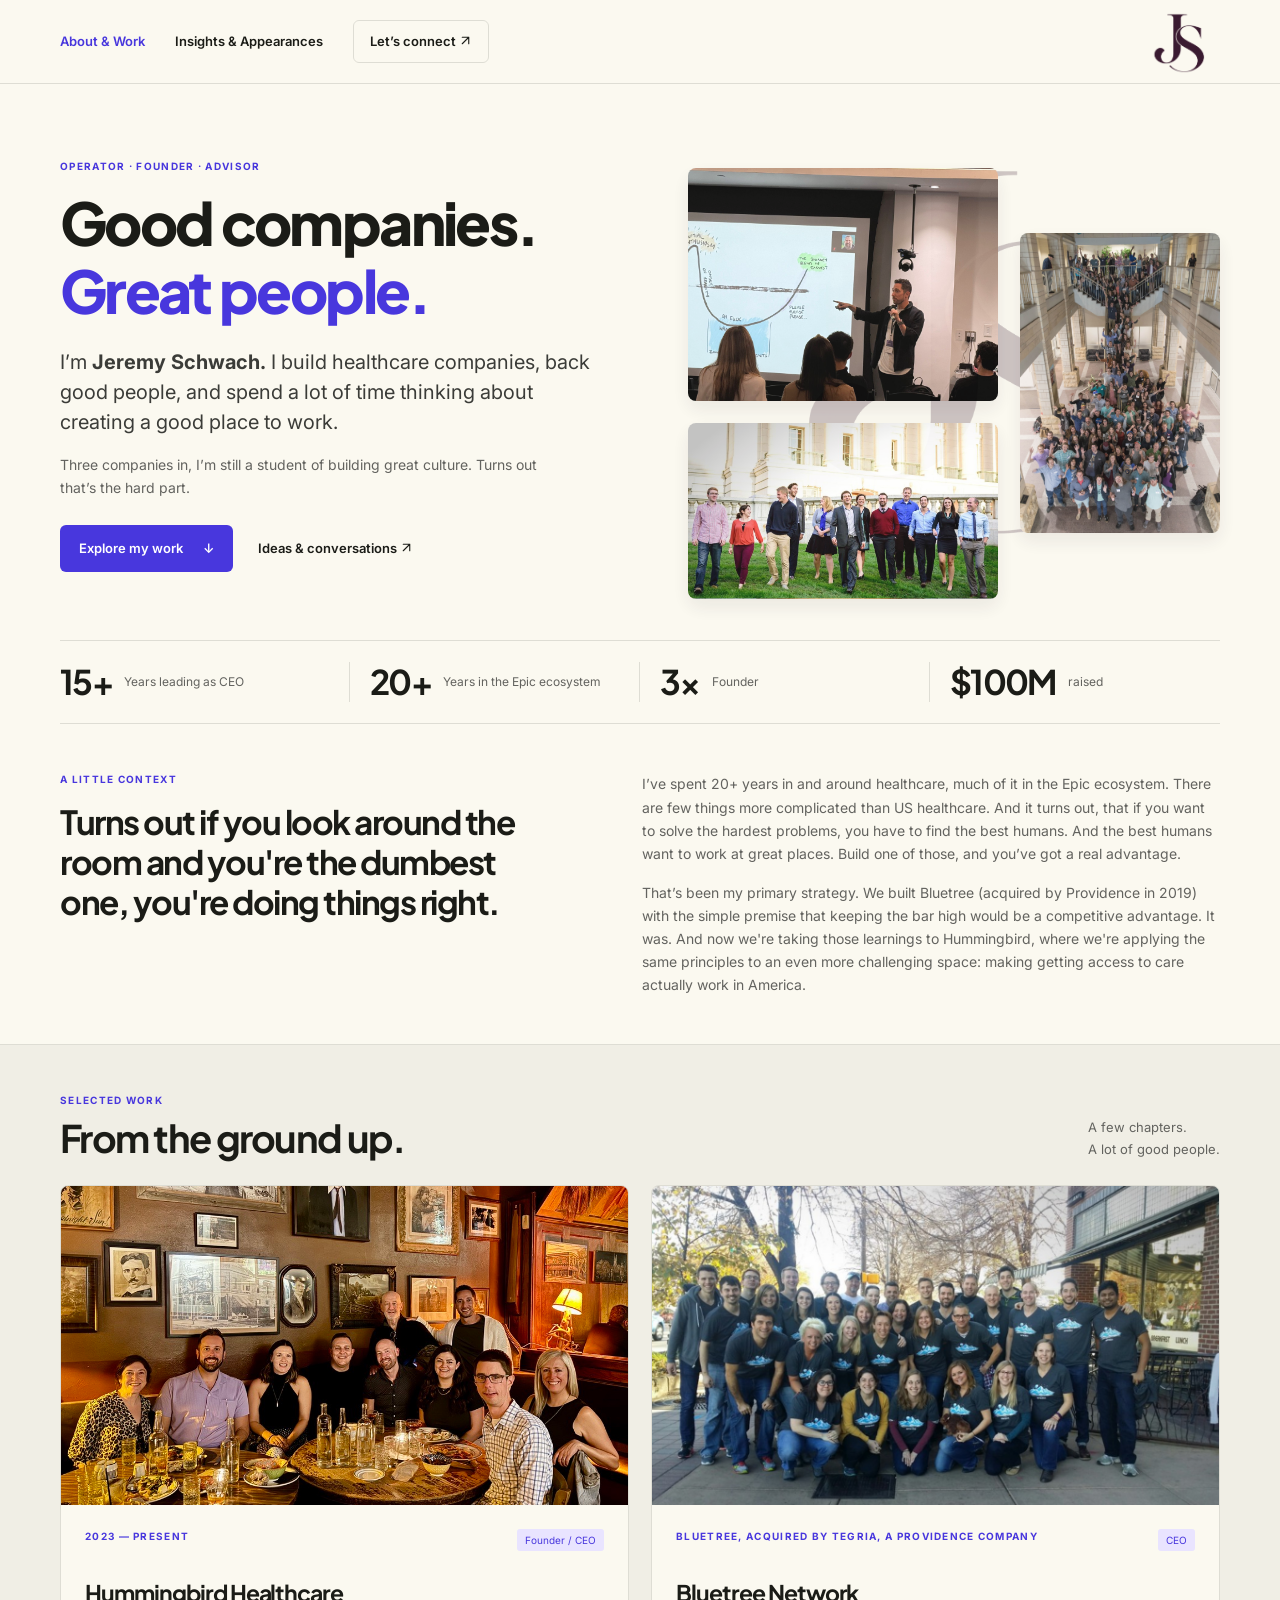
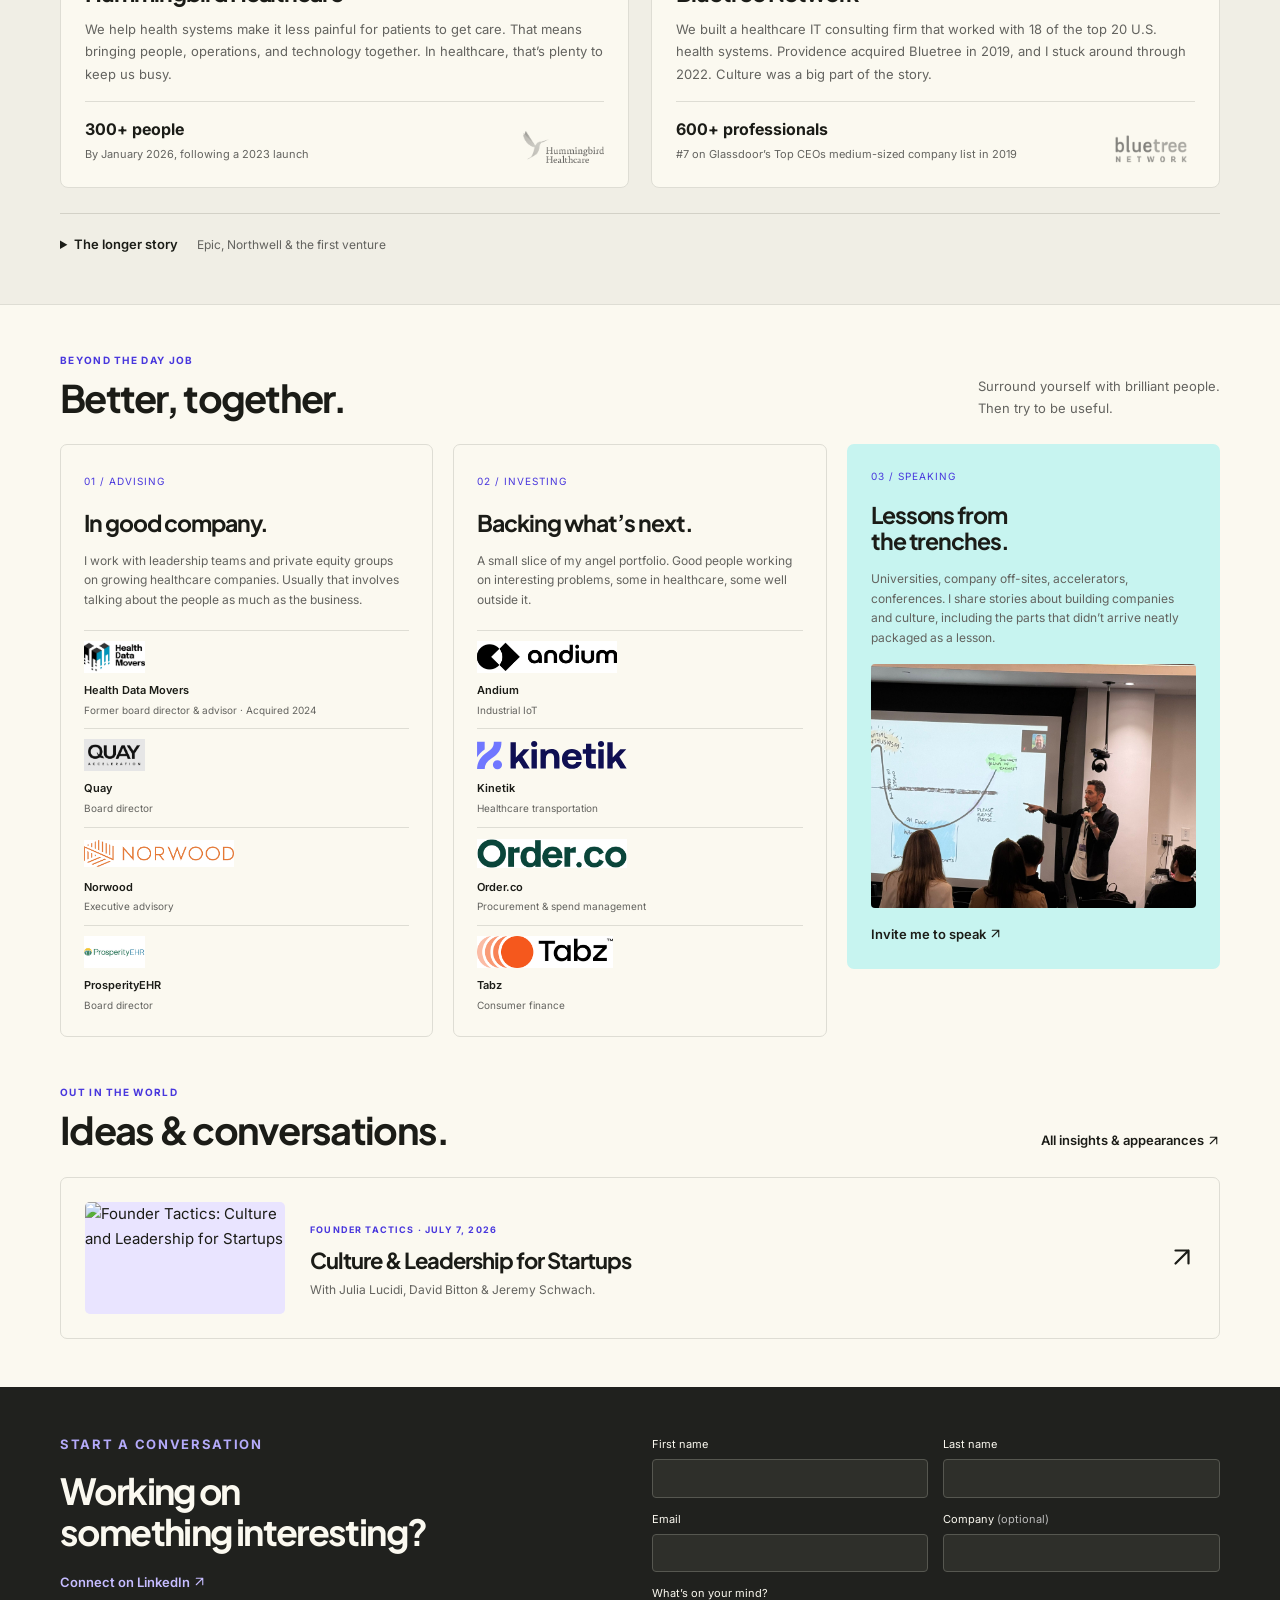
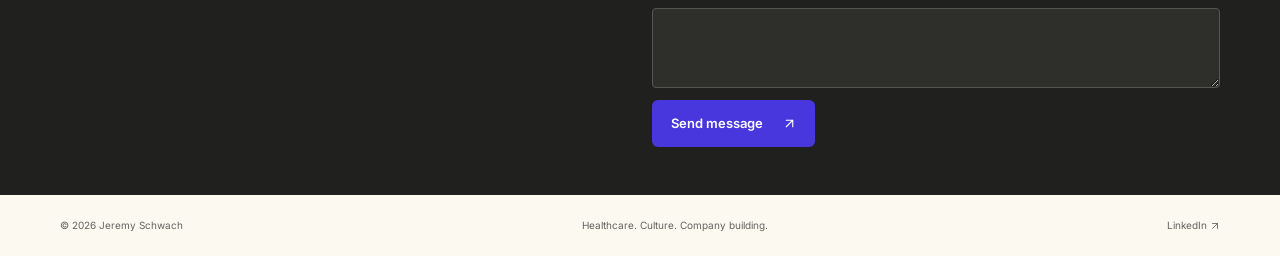
==== commit c1d66dc7: "Move subtle company marks into bottom-right card footers" ====
--- a/index.html
+++ b/index.html
@@ -107,11 +107,12 @@
 <span class="eyebrow">2023 — Present</span>
 <span class="tag">Founder / CEO</span>
 </div>
-<h3><a href="https://hummingbird.healthcare/" target="_blank" rel="noopener noreferrer"><img class="work-brand-logo" src="images/Hummingbird-logo.png" alt="" aria-hidden="true" width="150" height="44">Hummingbird Healthcare</a></h3>
+<h3><a href="https://hummingbird.healthcare/" target="_blank" rel="noopener noreferrer">Hummingbird Healthcare</a></h3>
 <p>We help health systems make it less painful for patients to get care. That means bringing people, operations, and technology together. In healthcare, that’s plenty to keep us busy.</p>
 <div class="work-proof">
 <strong>300+ people</strong>
 <span>By January 2026, following a 2023 launch</span>
+<img class="work-brand-logo" src="images/Hummingbird-logo.png" alt="" aria-hidden="true" width="150" height="44">
 </div>
 </div>
 </article>
@@ -122,11 +123,12 @@
 <span class="eyebrow">Bluetree, acquired by Tegria, a Providence company</span>
 <span class="tag">CEO</span>
 </div>
-<h3><a href="https://www.tegria.com/" target="_blank" rel="noopener noreferrer"><img class="work-brand-logo work-brand-logo-bluetree" src="images/Bluetree-logo.gif" alt="" aria-hidden="true" width="150" height="44">Bluetree Network</a></h3>
+<h3><a href="https://www.tegria.com/" target="_blank" rel="noopener noreferrer">Bluetree Network</a></h3>
 <p>We built a healthcare IT consulting firm that worked with 18 of the top 20 U.S. health systems. Providence acquired Bluetree in 2019, and I stuck around through 2022. Culture was a big part of the story.</p>
 <div class="work-proof">
 <strong>600+ professionals</strong>
 <span>#7 on Glassdoor’s Top CEOs medium-sized company list in 2019</span>
+<img class="work-brand-logo work-brand-logo-bluetree" src="images/Bluetree-logo.gif" alt="" aria-hidden="true" width="150" height="44">
 </div>
 </div>
 </article>
--- a/assets/styles.css
+++ b/assets/styles.css
@@ -1107,6 +1107,10 @@
 .media-intro-copy > h1 { margin-bottom:20px; }
 @media(max-width:700px) { .media-intro-copy > h1 { margin-bottom:18px; } }
 
-.work-brand-logo { display:block; width:150px; max-width:100%; height:44px; object-fit:contain; object-position:left center; margin-bottom:12px; filter:grayscale(1); opacity:.72; mix-blend-mode:multiply; }
+.work-brand-logo { display:block; width:90px; max-width:100%; height:32px; object-fit:contain; object-position:right bottom; margin:0; filter:grayscale(1); opacity:.65; mix-blend-mode:multiply; grid-column:2; grid-row:1 / 3; align-self:end; justify-self:end; }
 
 .work-brand-logo-bluetree { padding:0; background:transparent; border-radius:0; }
+
+/* Company marks use the existing proof footer rather than a dedicated header row. */
+.work-proof { display:grid; grid-template-columns:minmax(0,1fr) 90px; column-gap:16px; align-items:start; }
+.work-proof > strong, .work-proof > span { grid-column:1; }
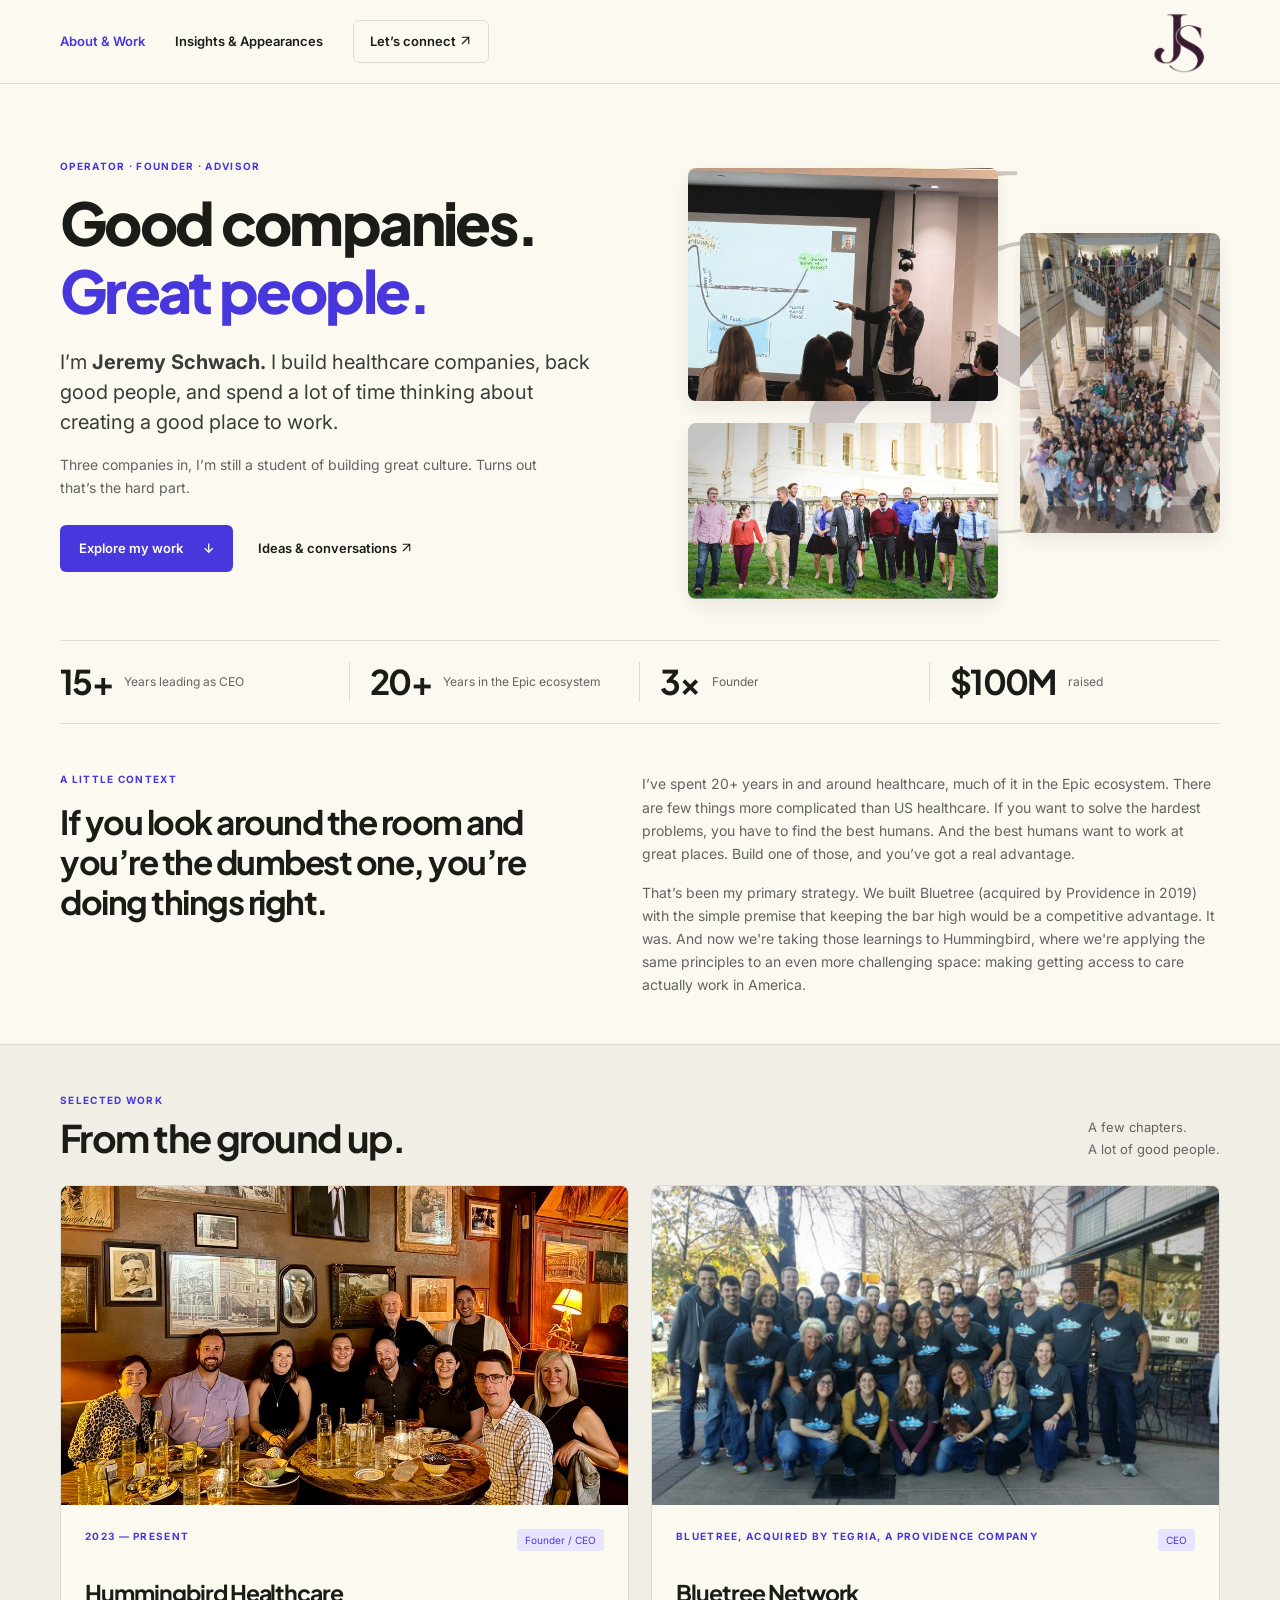
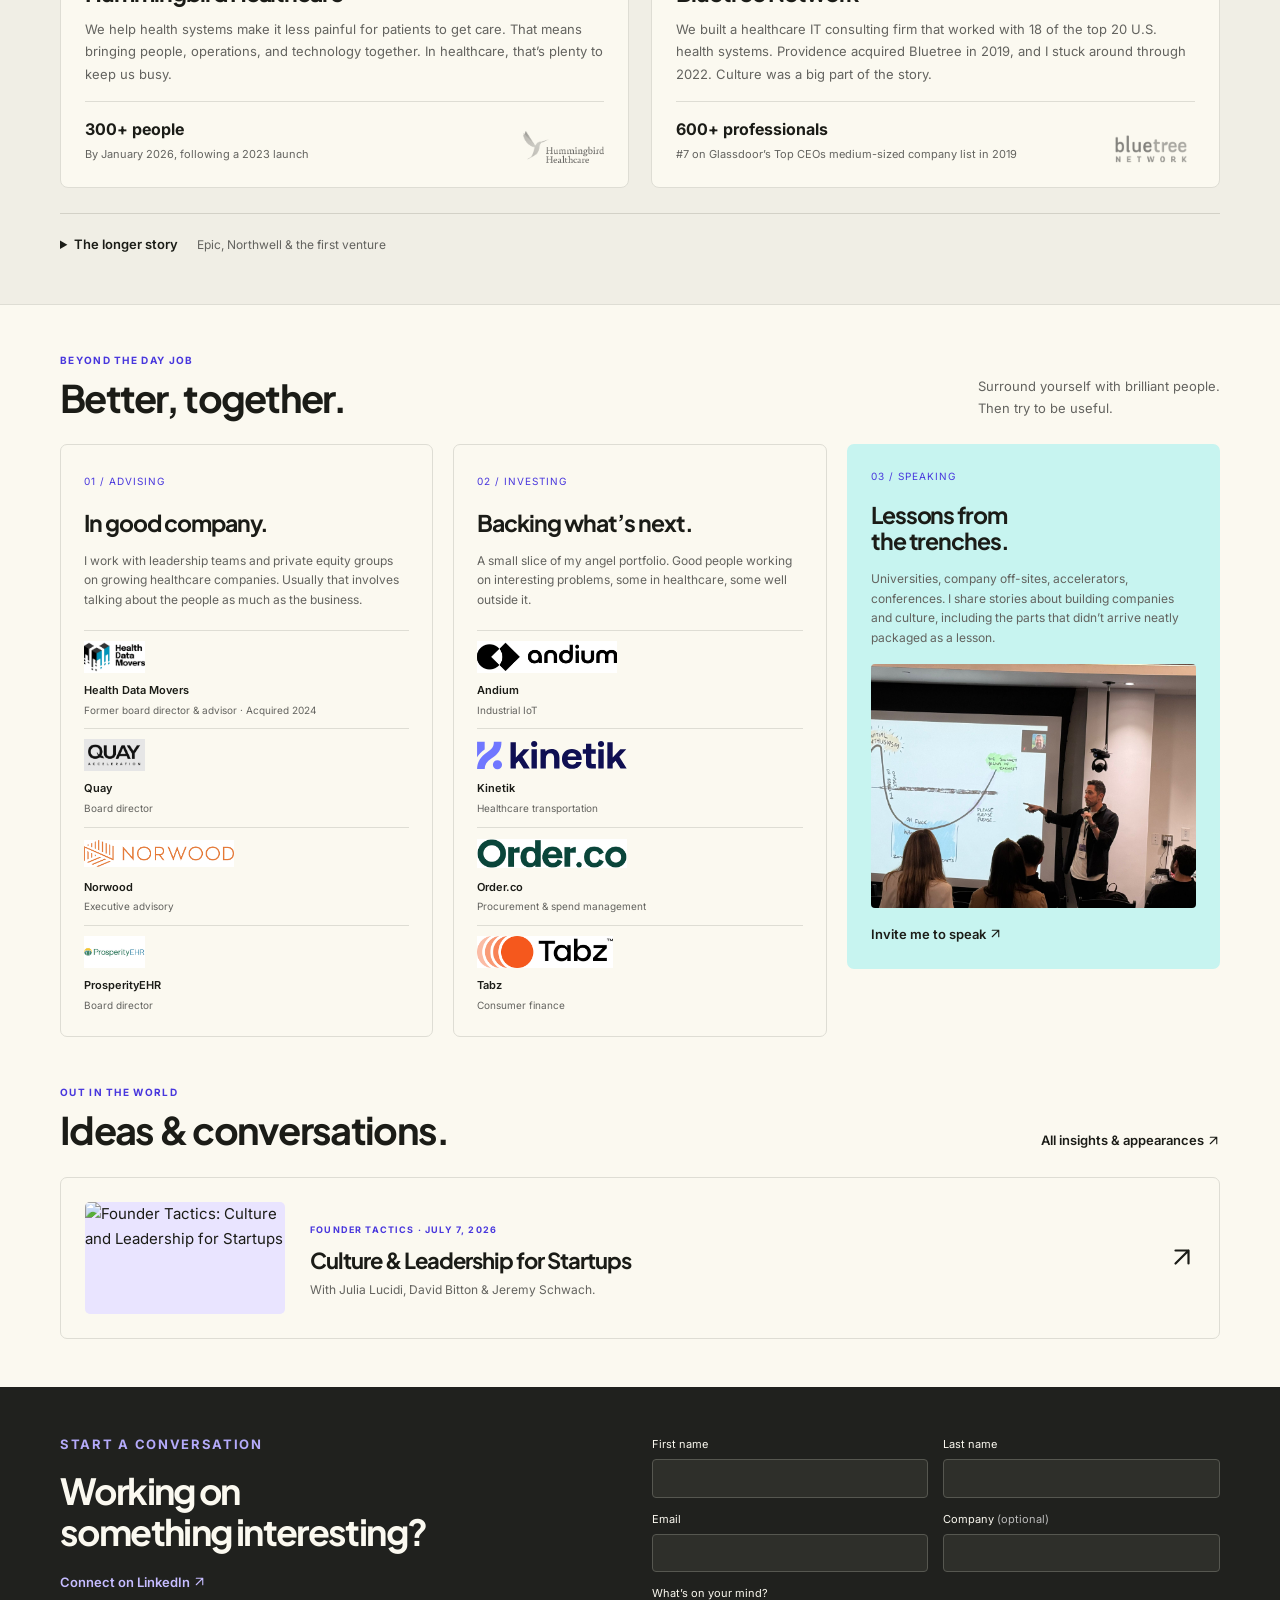
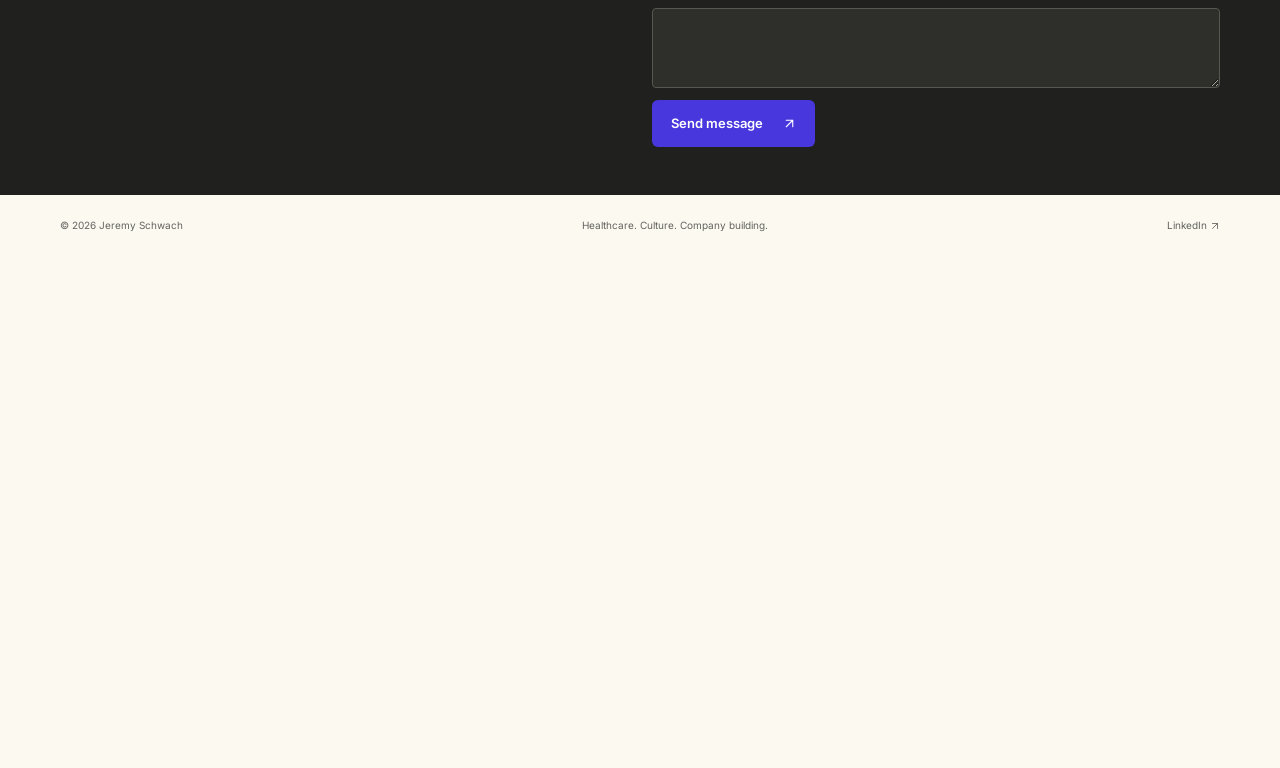
==== commit f89f78d2: "Apply Jeremy-approved context heading and sentence edits" ====
--- a/index.html
+++ b/index.html
@@ -5,7 +5,7 @@
 <meta name="viewport" content="width=device-width, initial-scale=1">
 <title>Jeremy Schwach | Healthcare, Culture & Company Building</title>
 <meta name="description" content="Healthcare executive, founder and student of organizational culture. Explore Jeremy Schwach’s work, insights and appearances.">
-<link rel="icon" href="favicon.ico">
+<link rel="icon" type="image/svg+xml" href="favicon.svg"><link rel="apple-touch-icon" href="images/JS-classic.png">
 <link rel="preconnect" href="https://fonts.googleapis.com">
 <link rel="preconnect" href="https://fonts.gstatic.com" crossorigin>
 <link href="https://fonts.googleapis.com/css2?family=Plus+Jakarta+Sans:wght@400;500;600;700;800&family=Inter:wght@400;500;600;700&display=swap" rel="stylesheet">
@@ -83,10 +83,10 @@
 <section class="wrap section about" id="about">
 <div>
 <p class="eyebrow">A little context</p>
-<h2>Turns out if you look around the room and you're the dumbest one, you're doing things right.</h2>
+<h2>If you look around the room and you’re the dumbest one, you’re doing things right.</h2>
 </div>
 <div class="about-copy">
-<p>I’ve spent 20+ years in and around healthcare, much of it in the Epic ecosystem. There are few things more complicated than US healthcare. And it turns out, that if you want to solve the hardest problems, you have to find the best humans. And the best humans want to work at great places. Build one of those, and you’ve got a real advantage.</p>
+<p>I’ve spent 20+ years in and around healthcare, much of it in the Epic ecosystem. There are few things more complicated than US healthcare. If you want to solve the hardest problems, you have to find the best humans. And the best humans want to work at great places. Build one of those, and you’ve got a real advantage.</p>
 <p>That’s been my primary strategy. We built Bluetree (acquired by Providence in 2019) with the simple premise that keeping the bar high would be a competitive advantage. It was. And now we're taking those learnings to Hummingbird, where we're applying the same principles to an even more challenging space: making getting access to care actually work in America.</p>
 </div>
 </section>
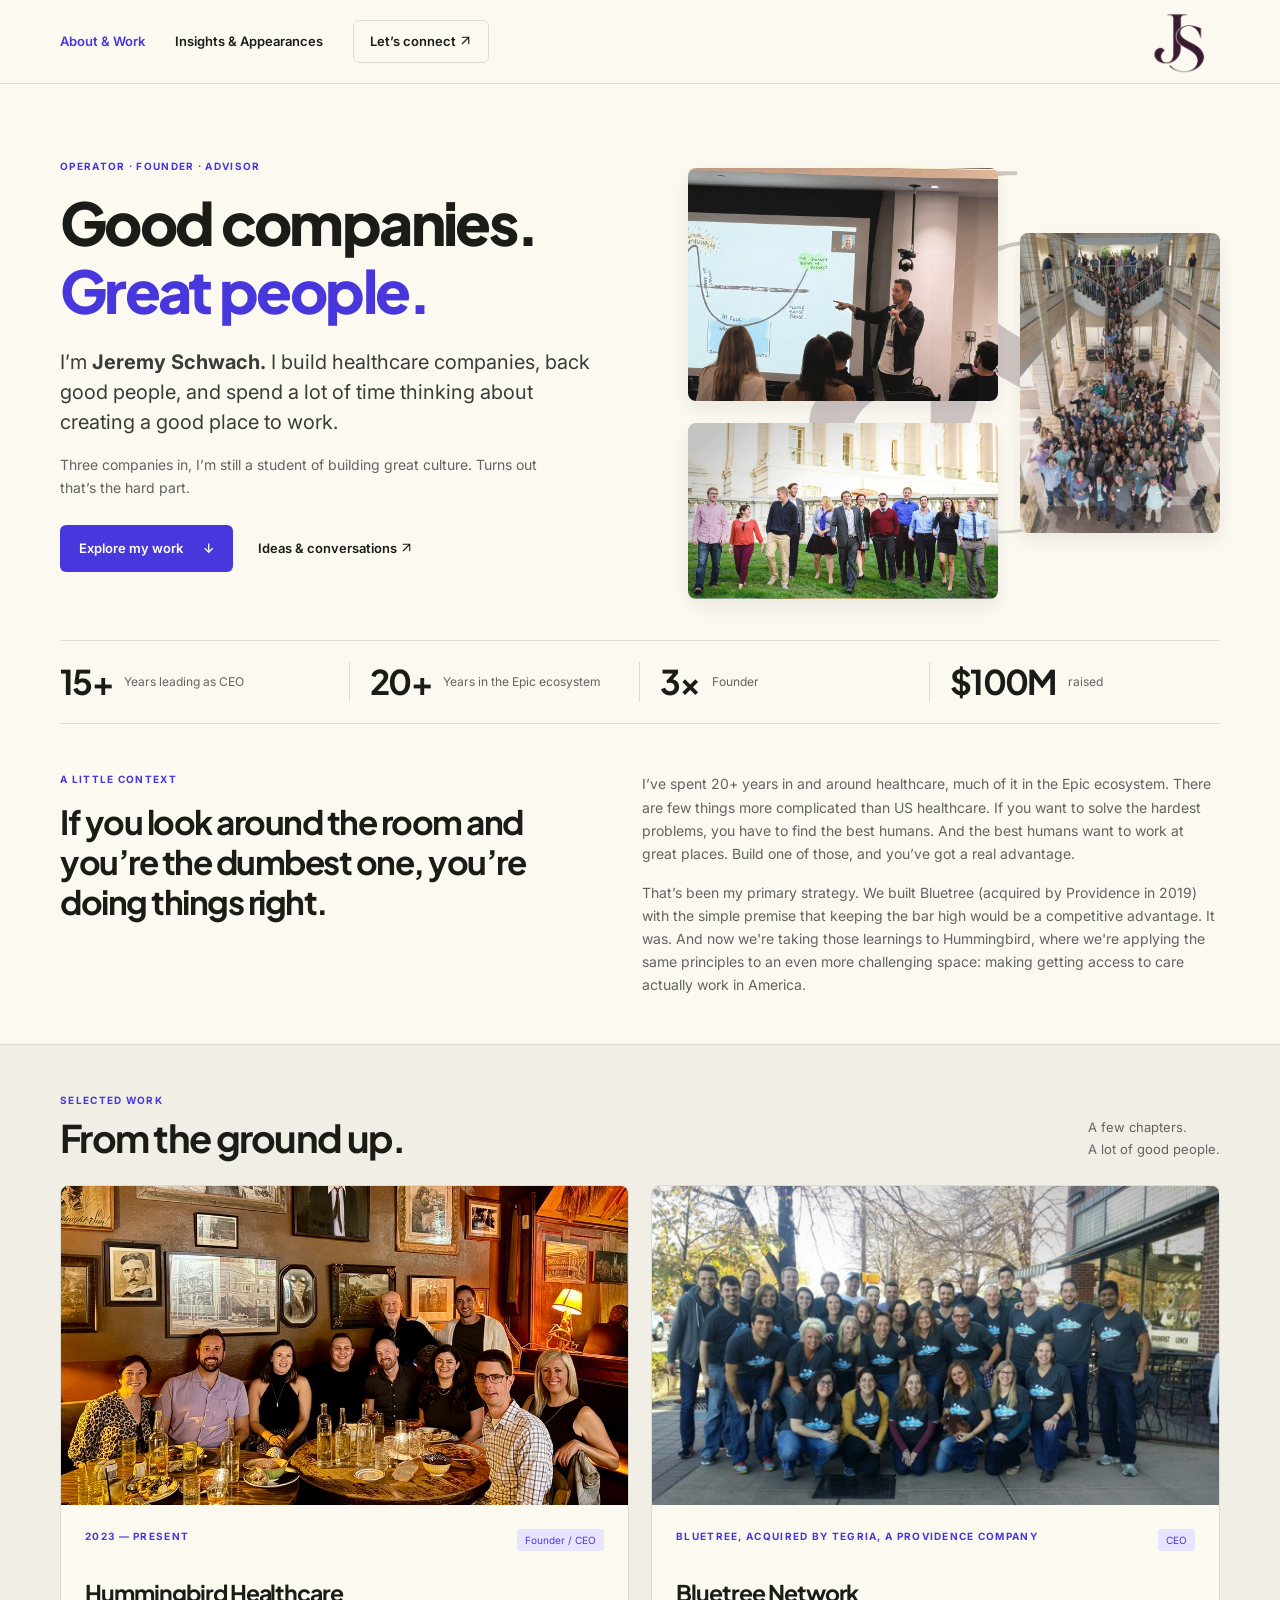
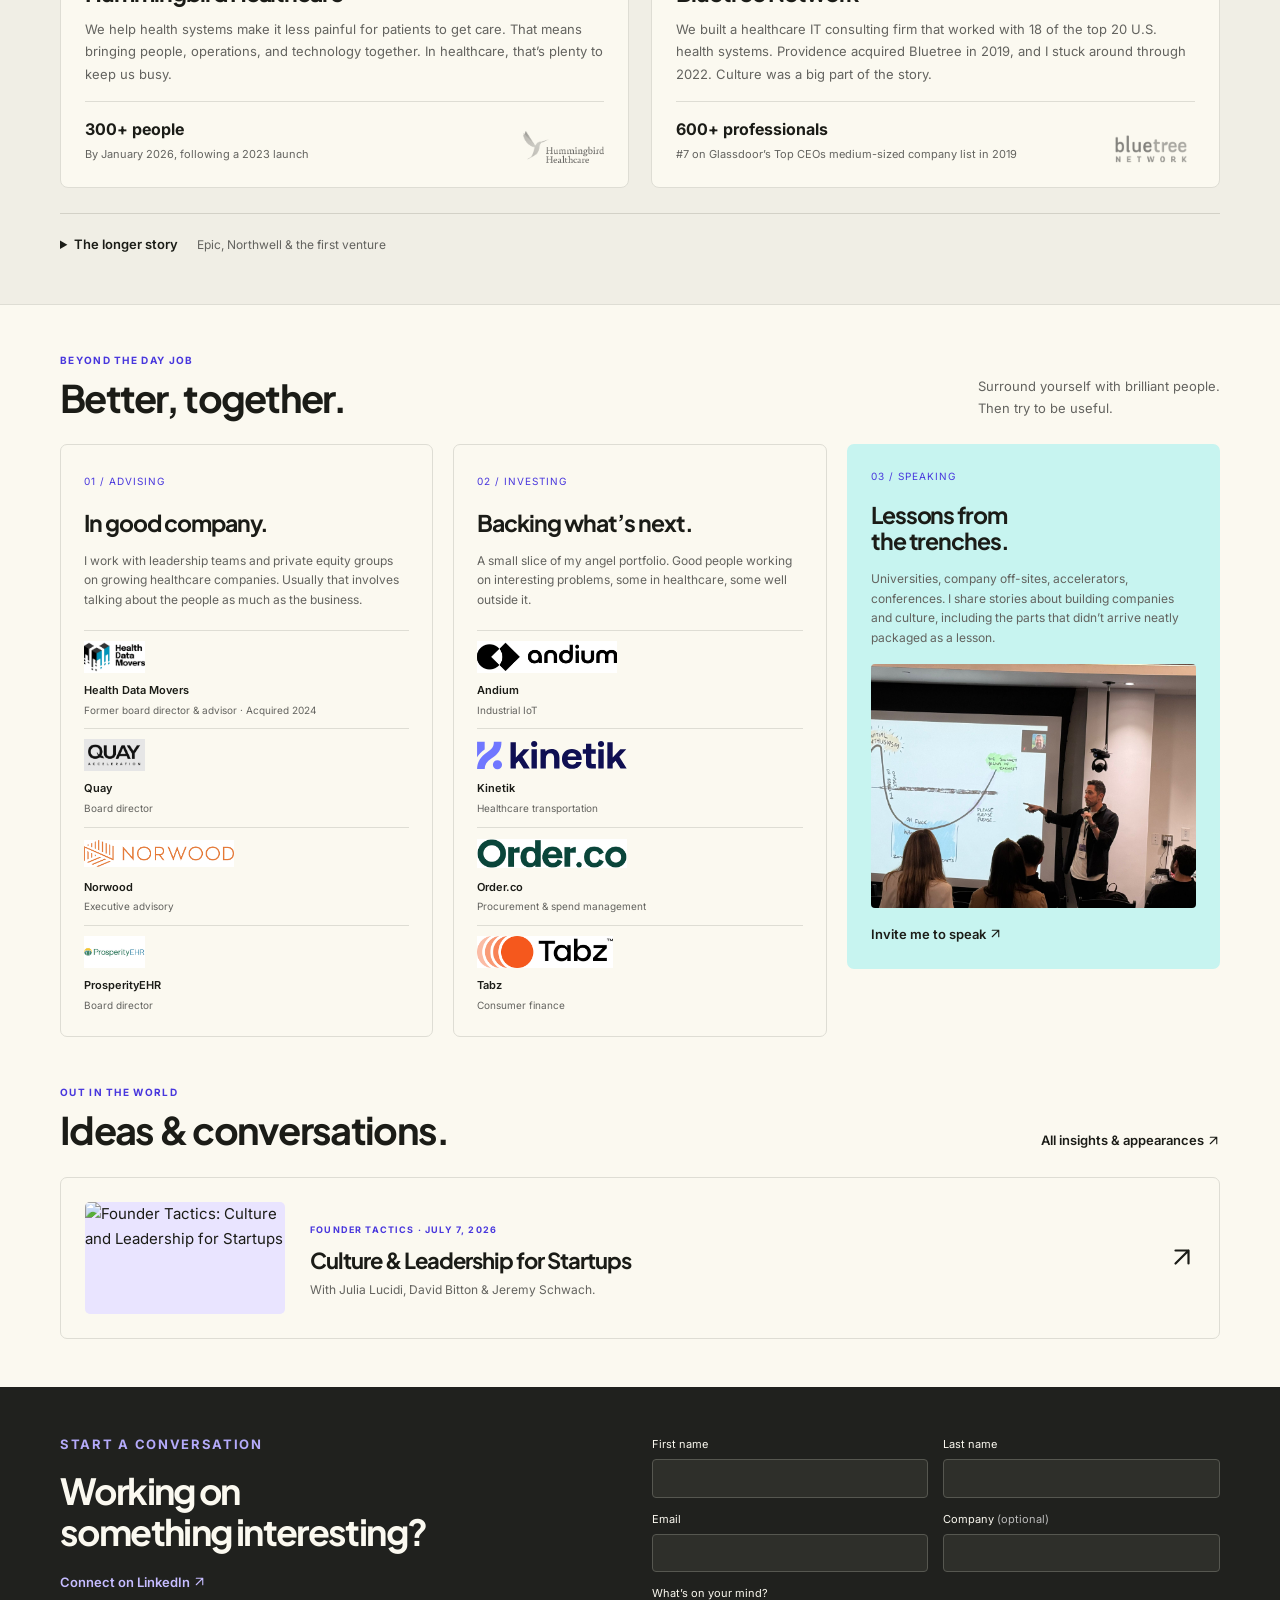
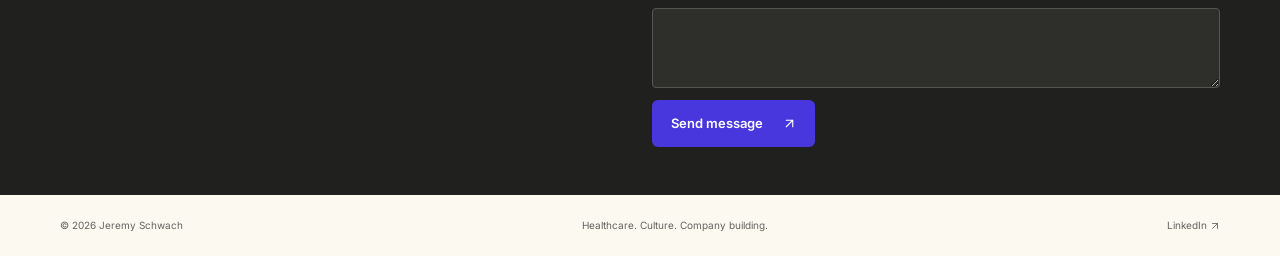
==== commit 562b2a08: "Add approved social sharing image and metadata" ====
--- a/index.html
+++ b/index.html
@@ -23,7 +23,23 @@
 .collage-stairs { grid-column:2; grid-row:1 / span 2; }
 .hero-collage figcaption { font-size:10px; color:var(--muted); letter-spacing:.06em; margin-top:13px; }
 @media(max-width:700px) { .hero { grid-template-columns:1fr; gap:20px; }.hero-collage { padding-top:10px; }.collage-grid { grid-template-columns:1.5fr 1fr; gap:18px; }.collage-speaker { grid-column:1 / -1; }.collage-lawn { grid-column:1; grid-row:2; }.collage-stairs { grid-column:2; grid-row:2; }.collage-monogram { top:0; } }
-</style></head>
+</style><link rel="canonical" href="https://jeremyschwach.com/">
+<meta property="og:type" content="website">
+<meta property="og:site_name" content="Jeremy Schwach">
+<meta property="og:title" content="Jeremy Schwach | Healthcare, Culture &amp; Company Building">
+<meta property="og:description" content="Healthcare executive, founder and student of organizational culture. Explore Jeremy Schwach’s work, insights and appearances.">
+<meta property="og:url" content="https://jeremyschwach.com/">
+<meta property="og:image" content="https://jeremyschwach.com/images/social-preview.png">
+<meta property="og:image:width" content="1200">
+<meta property="og:image:height" content="630">
+<meta property="og:image:type" content="image/png">
+<meta property="og:image:alt" content="Jeremy Schwach. Good companies. Great people. Jeremy speaking to an audience.">
+<meta name="twitter:card" content="summary_large_image">
+<meta name="twitter:title" content="Jeremy Schwach | Healthcare, Culture &amp; Company Building">
+<meta name="twitter:description" content="Healthcare executive, founder and student of organizational culture. Explore Jeremy Schwach’s work, insights and appearances.">
+<meta name="twitter:image" content="https://jeremyschwach.com/images/social-preview.png">
+<meta name="twitter:image:alt" content="Jeremy Schwach. Good companies. Great people. Jeremy speaking to an audience.">
+</head>
 <body>
 <a class="skip" href="#main">Skip to content</a>
 <header class="header">
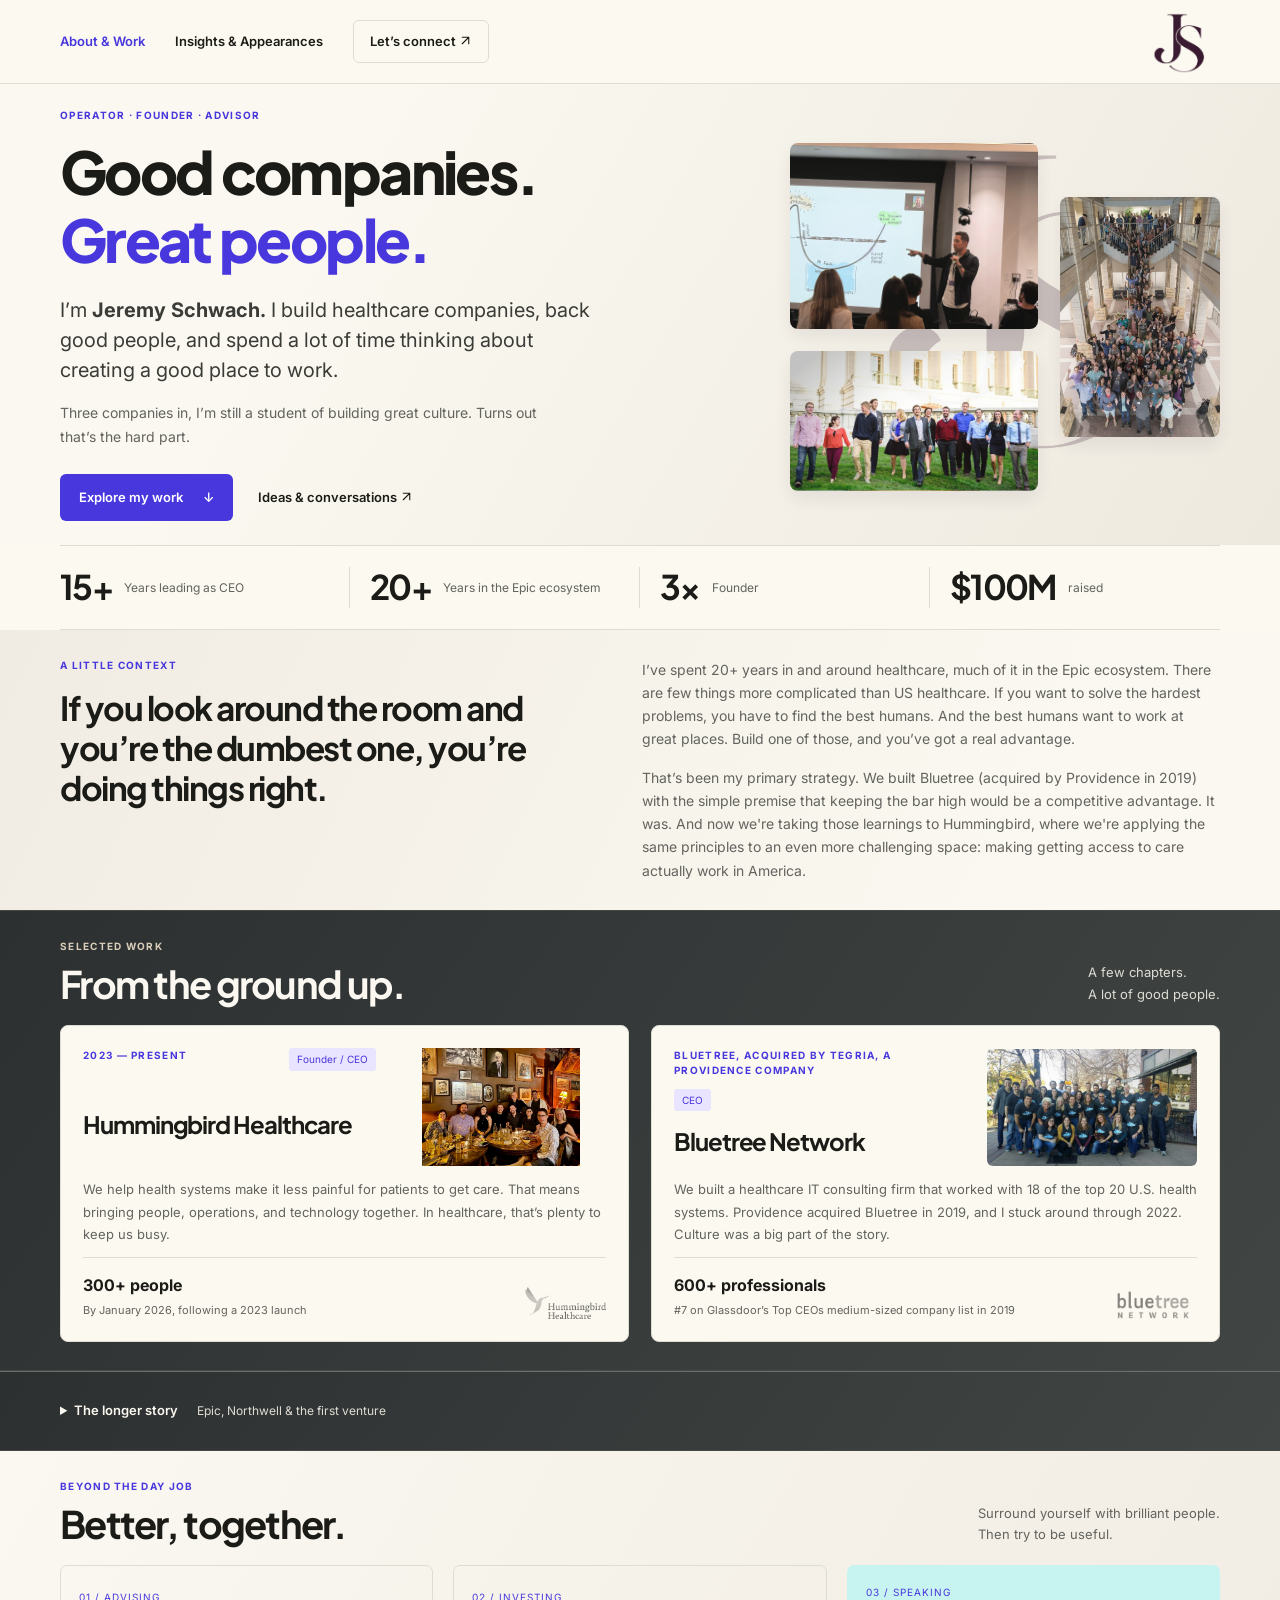
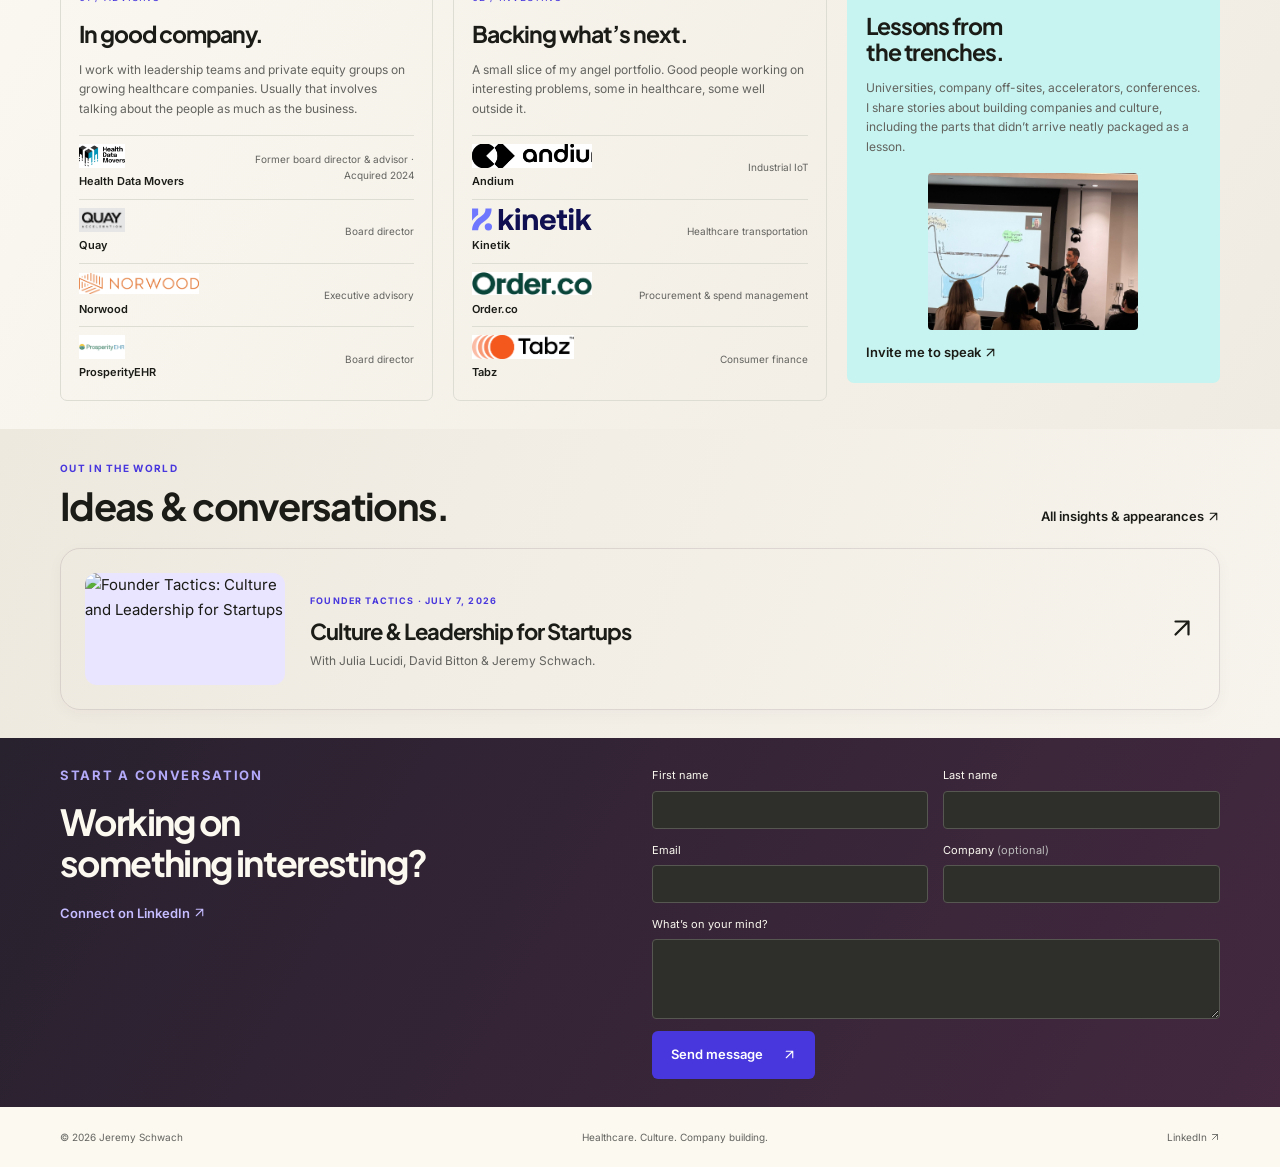
==== commit 58993ee7: "Fit laptop chapters with compact company cards and separate career reveal" ====
--- a/index.html
+++ b/index.html
@@ -149,6 +149,10 @@
 </div>
 </article>
 </div>
+</div>
+</section>
+<section class="section work-section career-section" id="early-career" aria-label="The longer story">
+<div class="wrap">
 <details class="career" open>
 <summary>The longer story <span>Epic, Northwell &amp; the first venture</span>
 </summary>
@@ -265,7 +269,7 @@
 
 <a class="text-link" href="https://linkedin.com/in/jeremy-schwach" target="_blank" rel="noopener noreferrer">Connect on LinkedIn <svg class="arrow-icon" aria-hidden="true" viewBox="0 0 20 20" fill="none"><path d="M5 15 15 5M5 5h10v10" stroke="currentColor" stroke-width="1.7" stroke-linecap="round" stroke-linejoin="round"/></svg></a>
 </div>
-<form name="contact" id="contact-form" method="POST" data-netlify="true" netlify-honeypot="bot-field">
+<form name="contact" id="contact-form" method="POST" data-netlify="true" data-netlify-recaptcha="true" netlify-honeypot="bot-field">
 <input type="hidden" name="form-name" value="contact">
 <p hidden>
 <label>Leave this empty<input name="bot-field" tabindex="-1" autocomplete="off">
@@ -287,6 +291,8 @@
 <label>What’s on your mind?<textarea name="message" rows="3" required>
 </textarea>
 </label>
+<div data-netlify-recaptcha="true"></div>
+<noscript><p>Please enable JavaScript to complete the spam check, or connect on LinkedIn.</p></noscript>
 <div class="form-bottom">
 <button class="button" type="submit">Send message <svg class="arrow-icon" aria-hidden="true" viewBox="0 0 20 20" fill="none"><path d="M5 15 15 5M5 5h10v10" stroke="currentColor" stroke-width="1.7" stroke-linecap="round" stroke-linejoin="round"/></svg></button>
 <p id="form-status" role="status" aria-live="polite">
--- a/assets/styles.css
+++ b/assets/styles.css
@@ -1114,3 +1114,120 @@
 /* Company marks use the existing proof footer rather than a dedicated header row. */
 .work-proof { display:grid; grid-template-columns:minmax(0,1fr) 90px; column-gap:16px; align-items:start; }
 .work-proof > strong, .work-proof > span { grid-column:1; }
+
+/* Keep the managed CAPTCHA readable and contained on narrow phones. */
+#contact-form { min-width:0; }
+#contact-form .g-recaptcha { margin-bottom:14px; }
+@media(max-width:380px) {
+  #contact-form .g-recaptcha { width:304px; transform:scale(.85); transform-origin:left top; margin-bottom:2px; }
+}
+
+/* A little more breathing room between chapters, with softer media cards. */
+.section { padding-block:64px; }
+.hero { padding-bottom:48px; }
+.latest { padding-top:24px; }
+.career { margin-top:34px; padding-top:26px; }
+.media-intro { padding-top:60px; padding-bottom:48px; }
+.media-section { padding-bottom:64px; }
+.media-cta { padding-block:48px; }
+.media-grid { gap:28px 24px; }
+.media-card, .featured-strip {
+  border-radius:20px;
+  border-color:rgba(64,42,63,.13);
+  box-shadow:0 4px 16px rgba(48,31,47,.035);
+}
+.media-card { overflow:hidden; }
+.media-card .media-art { border-radius:19px 19px 0 0; }
+.featured-strip .featured-thumbnail { border-radius:12px; }
+@media(max-width:700px) {
+  .section { padding-block:44px; }
+  .hero { padding-bottom:40px; }
+  .latest { padding-top:16px; }
+  .career { margin-top:28px; padding-top:24px; }
+  .media-intro { padding-top:40px; padding-bottom:36px; }
+  .media-section { padding-bottom:44px; }
+  .media-cta { padding-block:36px; }
+  .media-grid { gap:24px; }
+}
+
+/* Full-width tonal chapters make each change of subject easy to see. */
+.hero, .about, #advising, .latest, .media-intro, .media-section, .media-cta {
+  position:relative;
+  isolation:isolate;
+}
+.hero::before, .about::before, #advising::before, .latest::before,
+.media-intro::before, .media-section::before, .media-cta::before {
+  content:"";
+  position:absolute;
+  inset:0 calc((100% - 100vw) / 2);
+  z-index:-1;
+  pointer-events:none;
+}
+.hero::before { background:linear-gradient(120deg,#faf8f0 25%,#eee9df 100%); }
+.about::before { background:linear-gradient(115deg,#f1ece3,#faf8f0 80%); }
+.work-section { background:linear-gradient(145deg,#ede7dc,#f5f1e9 65%,#e9e3d8); }
+#advising::before { background:linear-gradient(120deg,#faf8f1,#f0ebe2); }
+.latest::before { background:linear-gradient(110deg,#eee9df,#f7f4ed); }
+.contact { background:linear-gradient(120deg,#28212e,#43283f); }
+.media-intro::before { background:linear-gradient(120deg,#faf8f0 15%,#ece6db); }
+.media-section { padding-top:36px; }
+.media-section::before { background:linear-gradient(160deg,#f8f5ee,#f1ede5 65%,#eae5db); }
+.media-cta::before { background:linear-gradient(110deg,#e9e3d8,#f5f1e9); }
+.latest { padding-top:48px; }
+@media(min-width:701px) and (max-height:820px) {
+  .section { padding-block:48px; }
+  .hero { padding-block:36px; }
+  .media-intro { padding-block:44px 36px; }
+  .media-cta { padding-block:40px; }
+}
+@media(max-width:700px) {
+  .latest { padding-top:40px; }
+  .media-section { padding-top:28px; }
+}
+
+/* Full-bleed bands must not create horizontal scrolling beside the scrollbar. */
+html, body { overflow-x:clip; }
+
+/* Approved charcoal accents; cream cards retain their original readability. */
+.work-section { background:linear-gradient(125deg,#2d3031,#414543); border-color:#454946; color:#faf8f0; }
+.work-section .section-heading .eyebrow { color:#d9ceba; }
+.work-section .section-heading p:not(.eyebrow), .work-section .career summary span, .work-section .timeline p { color:#deddd5; }
+.work-section .work-card { color:var(--ink); }
+.work-section .career { border-color:#6c706a; }
+.work-section .timeline span { color:#e4d4ad; }
+.media-intro::before { background:linear-gradient(125deg,#2d3031,#414543); }
+.media-intro { color:#faf8f0; }
+.media-intro p, .media-intro .eyebrow { color:#dfdbcf; }
+
+.media-intro h1 span { color:#e2d4b7; }
+.work-section .timeline { --purple:#d3bf90; }
+
+.insights-photo { box-shadow:none; }
+
+/* Laptop chapters: keep full photos and all copy, but use space more deliberately. */
+.career-section { border-top:1px solid #6c706a; }
+.career-section .career { margin:0; padding:0; border:0; }
+@media(min-width:1001px) {
+  .section { padding-block:28px; }
+  .hero { padding-block:24px; }
+  .hero .hero-collage { max-width:430px; padding-top:10px; justify-self:end; }
+  .section-heading { margin-bottom:20px; }
+  .work-card { display:grid; grid-template-columns:minmax(0,1fr) 210px; gap:12px 20px; padding:22px; align-content:start; }
+  .work-card > img, .work-card > .bluetree-photo { grid-column:2; grid-row:1 / 3; width:210px; height:auto; aspect-ratio:16/9; object-fit:contain; border-radius:6px; align-self:center; }
+  .work-body { display:contents; }
+  .work-body .card-top { grid-column:1; min-height:0; align-items:flex-start; flex-wrap:wrap; gap:5px; }
+  .work-body .card-top .eyebrow { max-width:none; }
+  .work-body h3 { grid-column:1; margin:0; font-size:24px; }
+  .work-body > p, .work-proof { grid-column:1 / -1; margin:0; }
+  .career .career-photo { height:270px; }
+  .beyond-card { padding:18px; }
+  .beyond-card h3 { margin:12px 0; }
+  .company-list { margin-top:14px; }
+  .company-list li { display:grid; grid-template-columns:120px minmax(0,1fr); align-items:center; gap:12px; padding:8px 0; }
+  .company-list li > span { text-align:right; }
+  .company-logo { height:24px; margin-bottom:3px; }
+  .company-brand .andium-logo-window { height:24px; margin-bottom:3px; }
+  .company-logo.company-logo-andium { top:-66px; }
+  .speaking-card img { width:210px; max-width:100%; height:auto; align-self:center; margin-bottom:12px; }
+  .latest { padding-top:32px; }
+}
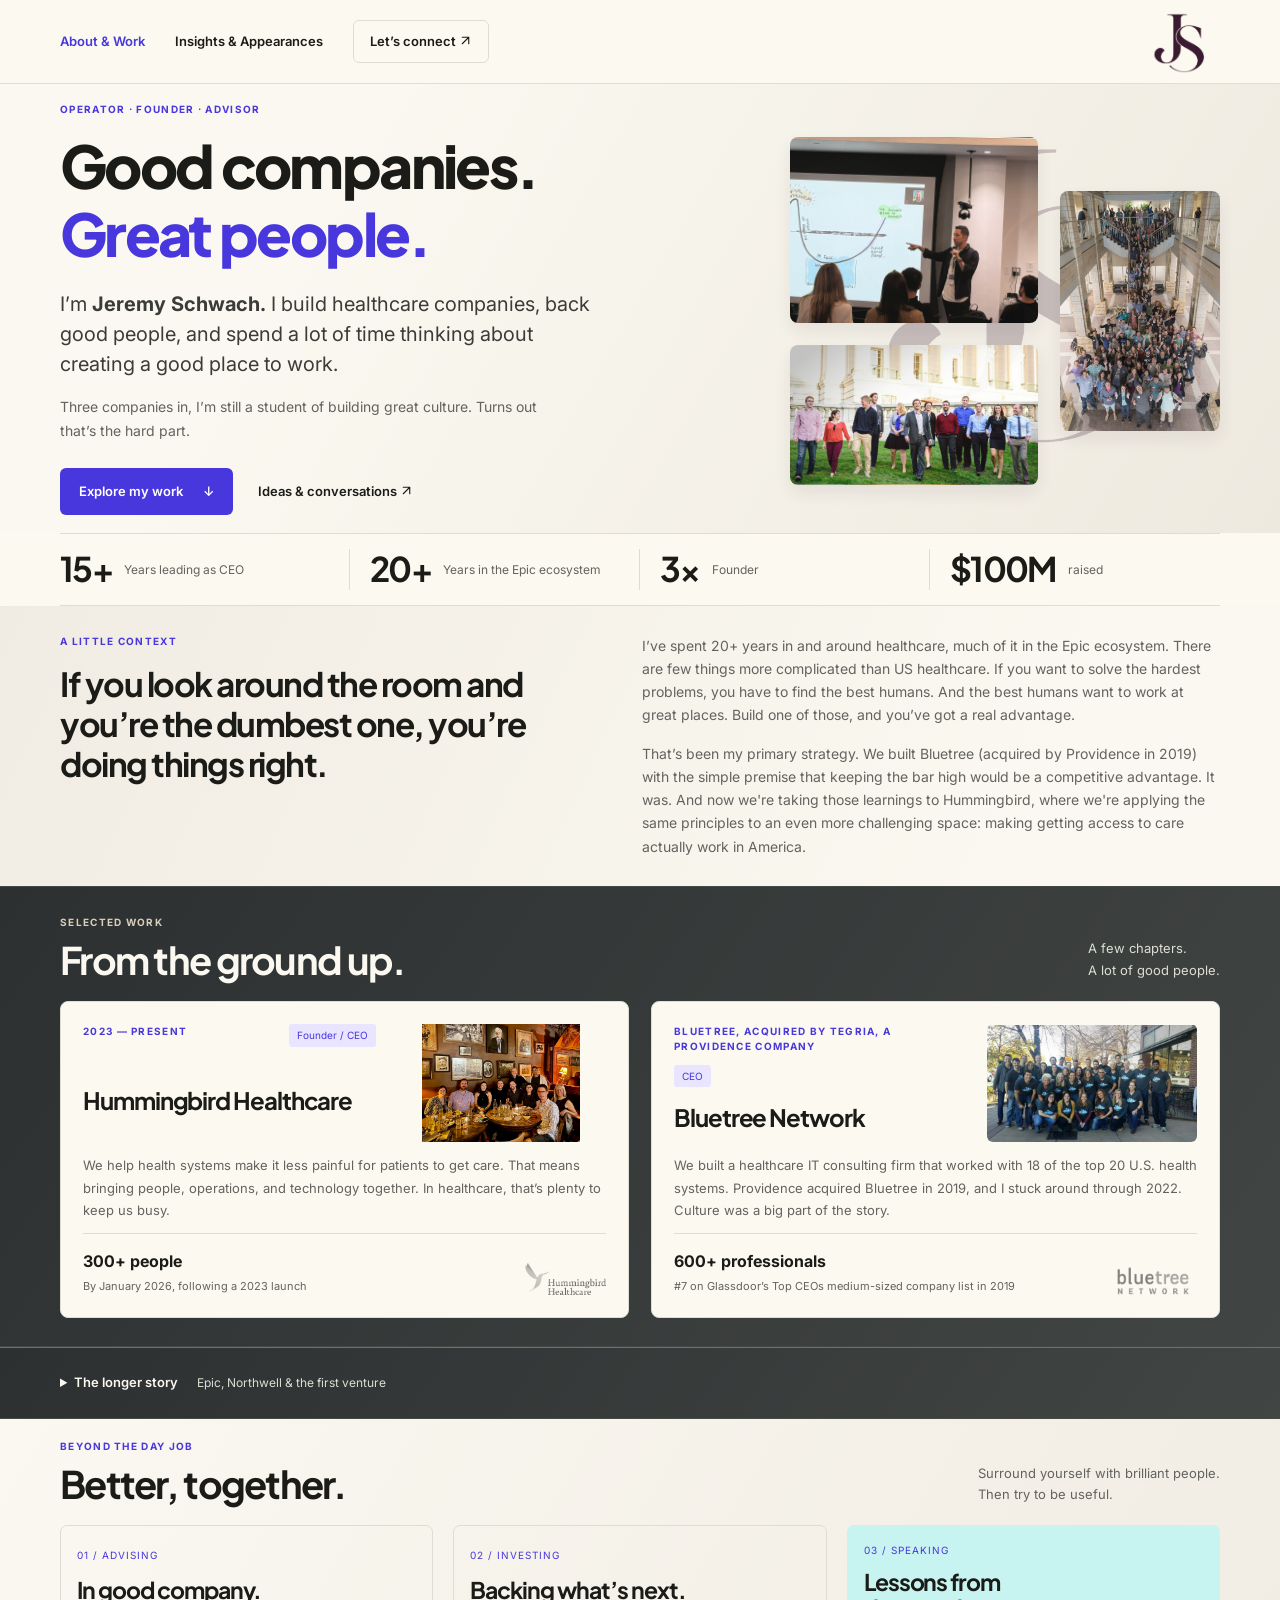
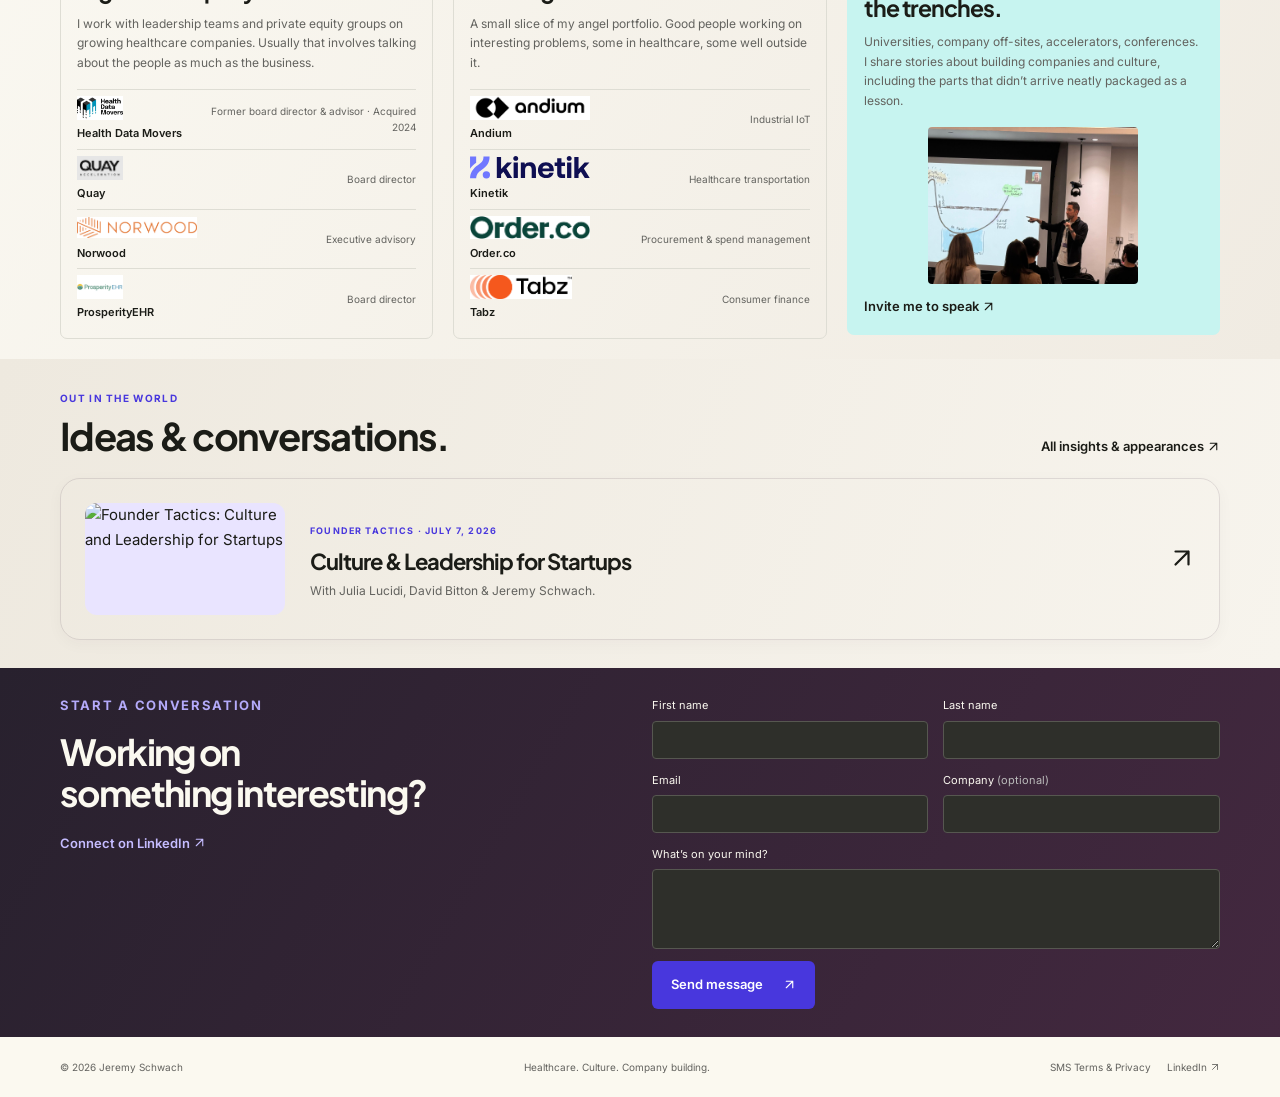
==== commit 9f06e25a: "Show the Grokkie SMS number and opt-in path for 10DLC review. Telnyx error 806 failed because the re" ====
--- a/index.html
+++ b/index.html
@@ -305,7 +305,10 @@
 <footer class="wrap footer">
 <span>© 2026 Jeremy Schwach</span>
 <span>Healthcare. Culture. Company building.</span>
+<span class="footer-links">
+<a href="sms/">SMS Terms &amp; Privacy</a>
 <a href="https://linkedin.com/in/jeremy-schwach" target="_blank" rel="noopener noreferrer">LinkedIn <svg class="arrow-icon" aria-hidden="true" viewBox="0 0 20 20" fill="none"><path d="M5 15 15 5M5 5h10v10" stroke="currentColor" stroke-width="1.7" stroke-linecap="round" stroke-linejoin="round"/></svg></a>
+</span>
 </footer>
 </body>
 </html>
--- a/assets/styles.css
+++ b/assets/styles.css
@@ -527,6 +527,15 @@
   font-size:10px;
   color:var(--muted)
 }
+.footer-links {
+  display:flex;
+  align-items:center;
+  justify-content:flex-end;
+  gap:16px
+}
+.footer .footer-links a {
+  margin-left:0
+}
 .media-intro {
   padding-block:49px 34px
 }
@@ -905,8 +914,11 @@
 .footer>span:nth-child(2) {
   display:none
 }
-.footer a {
+.footer > a, .footer-links {
   margin-left:auto
+}
+.footer-links {
+  gap:16px
 }
 .media-intro {
   padding-block:31px 25px
@@ -1029,7 +1041,7 @@
 .speaking-card .text-link { margin-top:0; }
 /* The supplied square Andium asset has generous white margins around its wordmark. */
 .company-brand .andium-logo-window { display:block; position:relative; width:140px; max-width:100%; height:32px; overflow:hidden; margin-bottom:7px; }
-.company-logo.company-logo-andium { position:absolute; width:156px; max-width:none; height:156px; left:-8px; top:-62px; margin:0; }
+.company-logo.company-logo-andium { position:absolute; width:100%; max-width:none; height:auto; left:0; top:50%; transform:translateY(-50%); margin:0; }
 .featured-thumbnail { width:200px; aspect-ratio:16/9; object-fit:contain; border-radius:5px; flex-shrink:0; background:#e9e4ff; }
 @media(max-width:700px) {
   .career-photo-northwell, .career-photo-madbus { height:auto; max-height:460px; }
@@ -1209,7 +1221,8 @@
 .career-section .career { margin:0; padding:0; border:0; }
 @media(min-width:1001px) {
   .section { padding-block:28px; }
-  .hero { padding-block:24px; }
+  .hero { padding-block:18px; }
+  .stats { padding-block:15px; }
   .hero .hero-collage { max-width:430px; padding-top:10px; justify-self:end; }
   .section-heading { margin-bottom:20px; }
   .work-card { display:grid; grid-template-columns:minmax(0,1fr) 210px; gap:12px 20px; padding:22px; align-content:start; }
@@ -1219,15 +1232,20 @@
   .work-body .card-top .eyebrow { max-width:none; }
   .work-body h3 { grid-column:1; margin:0; font-size:24px; }
   .work-body > p, .work-proof { grid-column:1 / -1; margin:0; }
-  .career .career-photo { height:270px; }
-  .beyond-card { padding:18px; }
-  .beyond-card h3 { margin:12px 0; }
+  .career .career-photo { height:250px; }
+  .career-section { padding-block:24px; }
+  #advising { padding-block:20px; }
+  .beyond-card { padding:16px; }
+  .beyond-card h3 { margin:10px 0; }
   .company-list { margin-top:14px; }
-  .company-list li { display:grid; grid-template-columns:120px minmax(0,1fr); align-items:center; gap:12px; padding:8px 0; }
+  .company-list li { display:grid; grid-template-columns:120px minmax(0,1fr); align-items:center; gap:12px; padding:6px 0; }
   .company-list li > span { text-align:right; }
   .company-logo { height:24px; margin-bottom:3px; }
   .company-brand .andium-logo-window { height:24px; margin-bottom:3px; }
-  .company-logo.company-logo-andium { top:-66px; }
+
   .speaking-card img { width:210px; max-width:100%; height:auto; align-self:center; margin-bottom:12px; }
   .latest { padding-top:32px; }
 }
+
+/* Keep the full Andium mark proportional when narrow flex rows shrink. */
+.company-list a.company-brand:has(.andium-logo-window) { width:140px; max-width:100%; min-width:0; flex:0 1 140px; }
